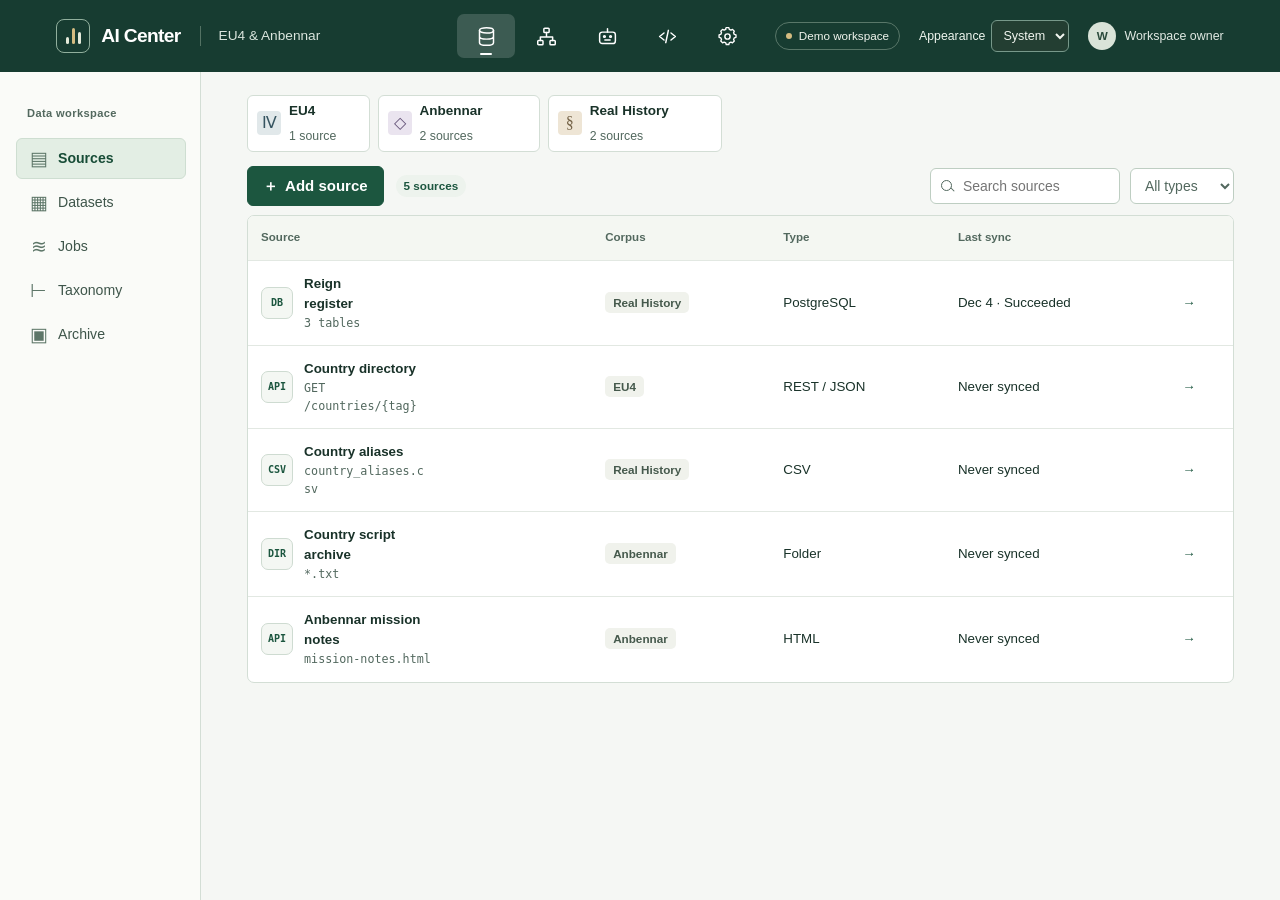
==== ai-center-frontend/index.html @ 911f0982 "style(workbench): remove duplicate page banners and tighten controls" ====
<!doctype html>
<html lang="en">
<head>
  <meta charset="utf-8">
  <meta name="viewport" content="width=device-width, initial-scale=1">
  <meta name="theme-color" content="#234d40">
  <title>AI Center · EU4 &amp; Anbennar</title>
  <script src="theme.js"></script>
  <link rel="stylesheet" href="styles.css">
  <link rel="stylesheet" href="data-menu/data-menu.css">
  <link rel="stylesheet" href="data-menu/dataset-import.css">
  <link rel="stylesheet" href="data-menu/data-preview.css">
  <link rel="stylesheet" href="data-menu/lineage.css">
  <link rel="stylesheet" href="data-menu/folders.css">
  <link rel="stylesheet" href="data-menu/folder-picker.css">
  <link rel="stylesheet" href="theme.css">
  <script src="data-menu/source-profile.js" defer></script>
  <script src="data-menu/source-editor.js" defer></script>
  <script src="data-menu/schedule.js" defer></script>
  <script src="data-menu/store.js" defer></script>
  <script src="data-menu/retrieval.js" defer></script>
  <script src="data-menu/sources.js" defer></script>
  <script src="data-menu/lineage.js" defer></script>
  <script src="data-menu/folder-picker.js" defer></script>
  <script src="data-menu/folders.js" defer></script>
  <script src="data-menu/dataset-batch.js" defer></script>
  <script src="data-menu/catalog.js" defer></script>
  <script src="data-menu/data-preview.js" defer></script>
  <script src="data-menu/dataset-import.js" defer></script>
  <script src="data-menu/datasets.js" defer></script>
  <script src="data-menu/operations.js" defer></script>
  <script src="app.js" defer></script>
</head>
<body>
<div id="ac-workbench" aria-label="AI Center demo workspace">

<header class="ac-top">
  <div class="ac-topgroup ac-identity"><strong class="ac-brand" aria-label="AI Center"><span class="ac-mark" aria-hidden="true"><span></span><span></span><span></span></span><span class="ac-brand-name">AI Center</span></strong><span class="ac-project">EU4 &amp; Anbennar</span></div>
  <nav class="ac-primary-nav" aria-label="Main areas">
    <button type="button" class="ac-nav" data-area="data" aria-label="Data" aria-current="true"><svg viewBox="0 0 24 24" aria-hidden="true"><ellipse cx="12" cy="5" rx="8" ry="3"/><path d="M4 5v14c0 1.7 3.6 3 8 3s8-1.3 8-3V5M4 12c0 1.7 3.6 3 8 3s8-1.3 8-3"/></svg><span class="ac-nav-label" aria-hidden="true">Data</span></button>
    <button type="button" class="ac-nav" data-area="semantic" aria-label="Semantic layer"><svg viewBox="0 0 24 24" aria-hidden="true"><rect x="9" y="2.5" width="6" height="5" rx="1"/><path d="M12 7.5v5m-7 4v-4h14v4"/><rect x="2" y="16.5" width="6" height="5" rx="1"/><rect x="16" y="16.5" width="6" height="5" rx="1"/></svg><span class="ac-nav-label" aria-hidden="true">Semantic layer</span></button>
    <button type="button" class="ac-nav" data-area="ai" aria-label="AI Center"><svg viewBox="0 0 24 24" aria-hidden="true"><rect x="3" y="7" width="18" height="13" rx="3"/><path d="M12 3v4M9 16h6"/><circle cx="8.5" cy="12" r="1"/><circle cx="15.5" cy="12" r="1"/></svg><span class="ac-nav-label" aria-hidden="true">AI Center</span></button>
    <button type="button" class="ac-nav" data-area="api" aria-label="External APIs"><svg viewBox="0 0 24 24" aria-hidden="true"><path d="m8 8-5 4 5 4m8-8 5 4-5 4m-3-11-3 14"/></svg><span class="ac-nav-label" aria-hidden="true">External APIs</span></button>
    <button type="button" class="ac-nav" data-area="settings" aria-label="Workspace settings"><svg viewBox="0 0 24 24" aria-hidden="true"><path d="m9.8 3 .6-1h3.2l.6 2.2 2 .9 2-.9 2.2 2.2-.9 2 .9 2 2.1.6v3.1l-2.1.6-.9 2 .9 2-2.2 2.2-2-.9-2 .9-.6 2.1h-3.2l-.6-2.1-2-.9-2 .9-2.2-2.2.9-2-.9-2-2.1-.6V11l2.1-.6.9-2-.9-2 2.2-2.2 2 .9 2-.9Z" transform="translate(1 0) scale(.92)"/><circle cx="12" cy="12" r="3"/></svg><span class="ac-nav-label" aria-hidden="true">Work<wbr>space settings</span></button>
  </nav>
  <div class="ac-topgroup ac-utilities"><span class="ac-sample">Demo workspace</span><label class="ac-theme-picker"><span>Appearance</span><select id="ac-theme" aria-label="Appearance"><option value="system">System</option><option value="light">Light</option><option value="dark">Dark</option></select></label><span class="ac-person"><span class="ac-avatar" aria-hidden="true">W</span>Workspace owner</span></div>
</header>
<div class="ac-shell">
  <nav class="ac-secondary-nav" aria-label="Data sections" id="ac-sections"><span class="dm-rail-title" aria-hidden="true">Data workspace</span></nav>
  <aside id="ac-folder-rail" class="dm-folder-rail" aria-label="Dataset catalog navigation" hidden></aside>
  <main aria-label="AI Center work area">
    <section class="ac-page" data-page="sources" aria-label="Sources">
      <h1 class="sr-only" data-view="catalog">Sources</h1>
      <div class="ac-blockhead ac-asset-heading" data-view="connection preview"><h1 id="ac-source-name">Source</h1><span id="ac-source-type" class="ac-tag"></span></div>
      <div class="corpus-grid" data-view="catalog" role="group" aria-label="Filter sources by corpus">
        <button type="button" data-corpus="EU4" aria-pressed="false"><span class="corpus-icon eu4" aria-hidden="true">Ⅳ</span><span><strong>EU4</strong><small data-corpus-count="EU4"></small></span></button>
        <button type="button" data-corpus="Anbennar" aria-pressed="false"><span class="corpus-icon anbennar" aria-hidden="true">◇</span><span><strong>Anbennar</strong><small data-corpus-count="Anbennar"></small></span></button>
        <button type="button" data-corpus="Real History" aria-pressed="false"><span class="corpus-icon history" aria-hidden="true">§</span><span><strong>Real History</strong><small data-corpus-count="Real History"></small></span></button>
      </div>
      <div class="catalog-panel" data-view="catalog">
        <div class="catalog-tools"><div class="ac-inline"><button class="ac-btn ac-primary" type="button" data-act="add"><span aria-hidden="true">＋</span> Add source</button><span id="ac-source-count" aria-live="polite"></span></div>
          <div class="catalog-filter"><label class="search-field"><span aria-hidden="true" class="search-icon"></span><input id="ac-search" type="search" aria-label="Search sources" placeholder="Search sources"></label><label class="ac-picker"><span class="sr-only">Source type</span><select id="ac-source-filter"><option value="all">All types</option><option value="database">Database</option><option value="url">API / URL</option><option value="file">File</option><option value="folder">Folder</option></select></label><button type="button" class="ac-link" id="ac-clear-filters" hidden>Clear filters</button></div></div>
        <div class="ac-sheet"><table class="ac-data ac-source-table"><thead><tr><th scope="col">Source</th><th scope="col">Corpus</th><th scope="col">Type</th><th scope="col">Last sync</th><th scope="col"><span class="sr-only">Open source</span></th></tr></thead><tbody id="ac-catalog"></tbody></table></div>
      </div>
      <div class="dm-tabs" data-view="connection preview" role="group" aria-label="Source views"><button type="button" data-source-view="catalog">All sources</button><button type="button" id="ac-tab-connection" data-source-view="connection">Connection</button><button type="button" id="ac-tab-preview" data-source-view="preview">Asset preview</button></div>
      <div class="ac-linebox" data-view="connection preview" aria-label="Selected source">
        <label class="ac-picker" id="ac-asset-picker" hidden>Asset <select id="ac-asset-select"></select></label>
        <div id="ac-source-details"></div>
      </div>
      <div id="ac-source-ops" data-view="connection"></div>
    </section>
    <section class="ac-page" data-page="lifecycle" aria-label="Data lifecycle" hidden><div id="ac-data-work"></div></section>
    <section class="ac-page" data-page="semantic" aria-labelledby="ac-title-semantic" hidden>
      <h1 class="sr-only" id="ac-title-semantic">Semantic layer</h1>
      <div class="ac-linebox" data-view="overview"><div class="ac-blockhead"><h2>Country reigns</h2><span class="ac-tag" id="ac-sem-version">Published · v2</span></div>
        <dl class="ac-kv"><dt>Source</dt><dd>Reign register / public.reigns</dd><dt>Row grain</dt><dd>One ruler's recorded reign in one country.</dd><dt>Relationships</dt><dd>Country 1 → many Reigns · Ruler 1 → many Reigns</dd></dl>
      </div>
      <div class="ac-stack" data-view="mappings"><div class="ac-blockhead"><h2>Country reigns fields</h2><label class="ac-picker">Entity <select id="ac-entity"><option>All entities</option><option>Country</option><option>Ruler</option><option>Reign</option></select></label></div><div class="ac-box ac-sheet"><table class="ac-data"><thead><tr><th>Source field</th><th>Semantic field</th><th>Type</th></tr></thead><tbody id="ac-mappings"></tbody></table></div></div>
      <div class="ac-linebox" data-view="validation"><h2>Test a semantic change</h2><p>Start dates are inclusive and end dates exclusive. An empty end date matches later dates only when the source explicitly marks the reign open. An unknown end requires further evidence.</p>
        <div class="ac-cols"><label class="ac-field">Alias for Ruler.name<input id="ac-alias" type="text" value="Sovereign" maxlength="32"></label><label class="ac-field">Query date for France<select id="ac-sem-date"><option value="1444-11-11">11 November 1444</option><option value="1461-07-22">22 July 1461 · transition</option><option value="1600-01-01">1 January 1600</option></select></label></div>
        <div class="ac-actions"><button type="button" class="ac-btn" data-act="test-semantic">Apply alias &amp; test</button></div><div class="ac-result" id="ac-sem-result" role="status">Preview uses the two sample reign records for France.</div>
      </div>
    </section>
    <section class="ac-page" data-page="assistant" aria-labelledby="ac-title-assistant" hidden>
      <h1 class="sr-only" id="ac-title-assistant">AI configuration</h1>
      <div class="ac-linebox" data-view="configuration"><div class="ac-blockhead"><h2>Historical rulers</h2><span class="ac-tag" id="ac-version">Draft v4 · live v3</span></div>
        <div class="ac-cols"><label class="ac-field">Model profile<select id="ac-model"><option>Research standard</option><option>Research compact</option></select></label><label class="ac-field">Authorized semantic model<select id="ac-authorized"><option>Country reigns v2</option><option>None assigned</option></select></label></div>
        <div class="ac-checks"><h3>Allowed tools</h3><label><input id="ac-lookup" type="checkbox" checked>Look up a dated reign</label><label><input id="ac-cite" type="checkbox" checked>Attach a source citation</label></div>
        <div class="ac-info">Answer policy · Ask for a date when one is missing. Cite the register record supporting the answer.</div>
      </div>
      <div class="ac-linebox" data-view="release"><h2>Historical rulers</h2><p>Who ruled France on 11 November 1444?</p><div class="ac-actions"><button class="ac-btn ac-primary" type="button" data-act="test">Run test</button><button class="ac-btn" type="button" data-act="release" id="ac-release" disabled>Release draft</button></div><div class="ac-result" id="ac-test-result" role="status">The current draft is ready to test.</div></div>
    </section>
    <section class="ac-page" data-page="runs" aria-labelledby="ac-title-runs" hidden>
      <h1 class="sr-only" id="ac-title-runs">Runs &amp; evaluations</h1>
      <div class="ac-linebox" data-view="performance" hidden><div id="ac-performance"></div></div>
      <div id="ac-run-view" class="ac-stack" data-view="runs">
        <section id="ac-run-list" class="ac-stack"><div class="ac-box ac-sheet"><table class="ac-data" aria-label="Run history">
          <thead><tr><th scope="col">Run</th><th scope="col">Question</th><th scope="col">Assistant version</th><th scope="col">Status</th></tr></thead>
          <tbody id="ac-run-rows"></tbody></table></div></section>
        <section id="ac-run-detail" class="ac-stack" hidden><div class="ac-blockhead">
          <h2 id="ac-run-heading" tabindex="-1">Execution trace</h2><button class="ac-btn" type="button" data-act="back-to-runs">Back to run history</button>
        </div><div id="ac-run-info" class="ac-linebox"></div></section>
      </div>
      <div id="ac-eval-view" class="ac-stack" data-view="evaluations" hidden><div class="ac-blockhead"><h2>Version comparison</h2><label class="ac-picker">Suite <select id="ac-suite"><option value="dated">Dated ruler queries</option><option value="missing">Missing dates</option></select></label></div><div class="ac-info" id="ac-eval-set"></div><div class="ac-box ac-sheet"><table class="ac-data"><thead><tr><th>Metric</th><th>v2</th><th>v3</th></tr></thead><tbody id="ac-eval-rows"></tbody></table></div><div class="ac-result" id="ac-eval-note"></div></div>
    </section>
    <section class="ac-page" data-page="api" aria-labelledby="ac-title-api" hidden>
      <h1 class="sr-only" id="ac-title-api">External APIs</h1>
      <div class="ac-linebox" id="ac-api-in" data-view="connectors"><div class="ac-blockhead"><h2>Country directory</h2><span class="ac-tag">Outbound · read only</span></div><dl class="ac-kv"><dt>Operation</dt><dd><code>GET /countries/{tag}</code></dd><dt>Host</dt><dd><code>directory.example.test</code></dd><dt>Auth binding</dt><dd>Project credential alias · directory-reader</dd><dt>Consumer</dt><dd>Country directory source</dd></dl></div>
      <div class="ac-linebox" data-view="connectors"><h2>Test with sample data</h2><div class="ac-actions"><label class="ac-picker">Country tag <select id="ac-api-tag"><option>FRA</option><option>ENG</option></select></label><button type="button" class="ac-btn" data-act="lookup-country">Run sample lookup</button></div><output class="sample-output" id="ac-api-response" aria-live="polite"></output></div>
      <div class="ac-linebox" id="ac-api-out" data-view="published" hidden><div class="ac-blockhead"><h2>Historical rulers</h2><span class="ac-tag">Inbound · project scoped</span></div><dl class="ac-kv"><dt>Operation</dt><dd><code>POST /v1/assistants/historical-rulers/runs</code></dd><dt>Required scope</dt><dd><code>assistant:invoke</code></dd><dt>Input</dt><dd>Question, project context</dd><dt>Response</dt><dd>Run ID, answer and citations</dd><dt>Published version</dt><dd id="ac-live-api">v3</dd></dl></div>
    </section>
    <section class="ac-page" data-page="settings" aria-labelledby="ac-title-settings" hidden>
      <h1 class="sr-only" id="ac-title-settings">Workspace settings</h1>
      <div class="ac-linebox" data-view="defaults"><h2>EU4 &amp; Anbennar</h2><dl class="ac-kv"><dt>Environment</dt><dd>Local demo</dd><dt>Current role</dt><dd>Workspace owner</dd><dt>Default access</dt><dd>Explicit grants only</dd></dl><div><label class="ac-picker">Default corpus for new sources <select id="ac-default-corpus"><option>Real History</option><option>EU4</option><option>Anbennar</option></select></label></div><p id="ac-default-feedback" class="ac-muted" role="status"></p></div>
      <div class="ac-stack" data-view="roles"><div class="ac-blockhead"><h2>Role assignments</h2><label class="ac-picker">Scope <select id="ac-scope"><option>All scopes</option><option>Project</option><option>Dataset</option><option>Assistant</option></select></label></div><div class="ac-box ac-sheet"><table class="ac-data"><thead><tr><th>Principal</th><th>Resource scope</th><th>Effective access</th></tr></thead><tbody id="ac-roles"></tbody></table></div></div>
      <div class="ac-linebox" data-view="roles"><h2>Edit a grant</h2><div class="ac-cols"><label class="ac-field">Principal &amp; resource<select id="ac-principal"></select></label><label class="ac-field">Permission<select id="ac-permission"></select></label></div>
        <div class="ac-result" id="ac-effective" role="status"></div><div><button type="button" class="ac-btn" data-act="apply-grant">Apply grant in preview</button></div>
      </div>
    </section>
  </main>
</div>
</div>
</body></html>
---- ai-center-frontend/styles.css ----
:root {
  color-scheme: light;
  --ink: #193229;
  --muted: #52685e;
  --paper: #fff;
  --canvas: #f5f7f4;
  --soft: #edf3ed;
  --line: #d3ded5;
  --forest: #1c563f;
  --deep: #173c31;
  --focus: #248466;
  --gold: #d4bc81;
  font-family: Inter, "Segoe UI Variable", "Segoe UI", Arial, sans-serif;
  font-size: 15px;
  line-height: 1.5;
  color: var(--ink);
  background: var(--canvas);
}
*, *::before, *::after { box-sizing: border-box; }
body { margin: 0; min-width: 280px; }
[hidden] { display: none !important; }
button, input, select, textarea { font: inherit; color: inherit; }
button, select, summary { cursor: pointer; }
button { touch-action: manipulation; }
button:disabled { cursor: default; opacity: .48; }
:focus-visible { outline: 3px solid var(--focus); outline-offset: 3px; }
h1,h2,h3,p,dl,dd,ol { margin: 0; }
h1 { font-size: clamp(1.15rem,1.8vw,1.45rem); letter-spacing: -.03em; line-height: 1.3; font-weight: 650; }
h2 { font-size: 1.17rem; letter-spacing: -.027em; line-height: 1.3; font-weight: 650; }
h3 { font-size: 1rem; font-weight: 650; }
code,.ac-mono { font: .93em/1.5 "Cascadia Mono",Consolas,monospace; overflow-wrap: anywhere; }
.sr-only { position: absolute; width: 1px; height: 1px; margin: -1px; padding: 0; overflow: hidden; clip-path: inset(50%); white-space: nowrap; border: 0; }
#ac-workbench { --gutter: max(clamp(16px,4.4vw,72px),calc((100vw - 1320px)/2)); min-height: 100vh; }
.ac-top,.ac-topgroup,.ac-brand,.ac-person,.ac-inline,.ac-actions,.ac-blockhead,.ac-picker,.catalog-tools,.catalog-filter { display: flex; align-items: center; }
.ac-top {
  --nav-width: 300px;
  position: relative; z-index: 4; display: grid; grid-template-columns: minmax(max-content,1fr) minmax(232px,var(--nav-width)) minmax(max-content,1fr);
  min-height: 72px; gap: 18px; padding: 10px var(--gutter); background: var(--deep); color: #fff;
}
.ac-topgroup { gap: 19px; }
.ac-brand { gap: 11px; font-size: 1.28rem; font-weight: 650; letter-spacing: -.035em; white-space: nowrap; }
.ac-mark { display: inline-flex; align-items: end; justify-content: center; gap: 3px; width: 34px; height: 34px; padding: 8px; border: 1px solid #91af9d; border-radius: 8px; }
.ac-mark span { width: 3px; border-radius: 2px; background: #e4eada; }
.ac-mark span:nth-child(1) { height: 7px; }
.ac-mark span:nth-child(2) { height: 16px; background: var(--gold); }
.ac-mark span:nth-child(3) { height: 12px; }
.ac-project { padding-left: 18px; border-left: 1px solid #537263; color: #dce7df; font-size: .91rem; }
.ac-person { gap: 8px; font-size: .83rem; color: #e1e9e3; }
.ac-avatar { display: grid; place-items: center; width: 28px; height: 28px; border-radius: 50%; background: #d9e3d8; color: #2b4b3c; font-weight: 700; font-size: .78rem; }
.ac-sample { display: inline-flex; gap: 7px; align-items: center; border: 1px solid #597769; border-radius: 20px; color: #f1f5ee; font-size: .78rem; padding: 4px 10px; white-space: nowrap; }
.ac-sample::before { content: ""; width: 6px; height: 6px; border-radius: 50%; background: var(--gold); }
.ac-primary-nav { display: grid; grid-template-columns: repeat(5,minmax(0,1fr)); align-items: center; gap: 2px; }
.ac-utilities { justify-self: end; }
.ac-nav {
  --nav-slot: 44px;
  --nav-offset: 0px;
  position: relative; display: grid; place-items: center; overflow: hidden; container: area-slot / inline-size;
  min-width: var(--nav-slot); height: var(--nav-slot); grid-template-columns: minmax(0,1fr);
  padding: 0 1px; border: 0; border-radius: 7px;
  background: transparent; color: #fff;
}
.ac-nav svg,.ac-nav-label {
  grid-area: 1 / 1; pointer-events: none; transition: transform 200ms ease-in-out;
}
.ac-nav svg {
  width: 21px; height: 21px; fill: none; stroke: currentColor; stroke-width: 1.7; stroke-linecap: round; stroke-linejoin: round;
  transform: translateY(var(--nav-offset));
}
.ac-nav[aria-current="true"] { background: rgb(255 255 255 / 16%); }
.ac-nav[aria-current="true"]::after {
  content: ""; position: absolute; bottom: 3px; width: 12px; height: 2px; border-radius: 2px; background: currentColor;
}
.ac-nav:focus-visible { outline: 2px solid #fff; outline-offset: 2px; }
.ac-nav-label {
  width: 100%; text-align: center; text-wrap: balance; font-size: .82rem; font-weight: 550; line-height: 1.13;
  transform: translateY(calc(var(--nav-slot) + var(--nav-offset)));
}
@container area-slot (max-width: 61px) {
  .ac-nav-label { font-size: .76rem; letter-spacing: -.012em; }
}
@container area-slot (max-width: 57px) {
  .ac-nav-label { font-family: "Arial Narrow", "Avenir Next Condensed", "Liberation Sans Narrow", "Segoe UI", sans-serif; }
}
.ac-nav:not([data-dismissed]):is(:focus-visible,[data-touch-label]) { --nav-offset: calc(0px - var(--nav-slot)); }
@media (hover:hover) {
  .ac-nav:hover { background: rgb(255 255 255 / 12%); }
  .ac-nav:not([data-dismissed]):hover { --nav-offset: calc(0px - var(--nav-slot)); }
}
@media (prefers-reduced-motion: reduce) {
  .ac-nav svg,.ac-nav-label { transition: none; }
}
.ac-secondary-nav { display: flex; flex-wrap: wrap; padding: 8px var(--gutter); gap: 5px; background: #edf2ed; border-bottom: 1px solid var(--line); }
.ac-subnav:hover { color: var(--forest); }
.ac-subnav { border: 1px solid transparent; border-radius: 6px; background: transparent; padding: 5px 12px; color: var(--muted); font-size: .88rem; }
.ac-subnav[aria-current="page"] { border-color: #cbd9cc; background: #fff; color: var(--forest); font-weight: 650; box-shadow: 0 1px 2px #173c3109; }
main { margin: 0 auto; padding: clamp(14px,1.8vw,24px) var(--gutter) 48px; min-width: 0; }
.ac-page { display: grid; align-content: start; gap: 16px; }
.ac-blockhead,.catalog-tools { justify-content: space-between; flex-wrap: wrap; gap: 10px; }
.ac-asset-heading { justify-content: flex-start; }
.ac-stack,.ac-linebox { display: grid; align-content: start; gap: 12px; min-width: 0; }
.ac-page:not([data-page="sources"]) > [data-view]:not([hidden]) ~ .ac-linebox[data-view]:not([hidden]) {
  border-top: 1px solid var(--line); padding-top: 16px;
}
#ac-default-feedback:empty { display: none; }
.ac-inline,.ac-actions,.ac-picker,.catalog-filter { flex-wrap: wrap; gap: 10px; }
.ac-inline { gap: 12px; }
.ac-picker { font-size: .88rem; color: var(--muted); }
.ac-box,.catalog-panel .ac-sheet { border: 1px solid var(--line); background: var(--paper); border-radius: 7px; min-width: 0; }
.catalog-panel { display: grid; gap: 9px; min-width: 0; }
.ac-btn,.ac-link { display: inline-flex; justify-content: center; align-items: center; gap: 7px; font-weight: 600; }
.ac-btn { padding: 8px 15px; border: 1px solid #c4d1c6; background: var(--paper); border-radius: 6px; }
.ac-btn:hover:enabled { background: var(--soft); }
.ac-primary { background: var(--forest); border-color: var(--forest); color: #fff; }
.ac-primary:hover:enabled { background: #15462f; }
.ac-link { border: 0; padding: 4px 1px; background: transparent; text-align: left; color: var(--forest); }
.ac-link:hover { text-decoration: underline; text-underline-offset: 3px; }
.corpus-grid { display: flex; flex-wrap: wrap; gap: 8px; }
.corpus-grid button { display: flex; align-items: center; gap: 8px; padding: 5px 9px; min-width: 0; border: 1px solid var(--line); border-radius: 6px; background: var(--paper); text-align: left; }
.corpus-grid button > span:last-child { display: flex; flex-wrap: wrap; align-items: baseline; gap: 6px; }
.corpus-grid button:hover { border-color: #99b3a2; }
.corpus-grid button[aria-pressed="true"] { border-color: var(--forest); background: #ebf3ec; box-shadow: inset 0 0 0 1px var(--forest); }
.corpus-grid button strong,.corpus-grid button small { display: block; }
.corpus-grid button strong { font-size: .9rem; font-weight: 630; }
.corpus-grid button small { color: var(--muted); font-size: .82rem; }
.corpus-icon { display: grid; place-items: center; flex: 0 0 24px; height: 24px; border-radius: 4px; font: 16px/1 Georgia,serif; }
.eu4 { background: #e1e8ea; color: #365460; }
.anbennar { background: #eae4ef; color: #635277; }
.history { background: #eee5d5; color: #736145; }
.catalog-tools { padding: 0; }
#ac-source-count,.ac-tag,.corpus-chip { font-size: .78rem; line-height: 1.4; font-weight: 550; }
#ac-source-count,.ac-tag { border-radius: 20px; background: var(--soft); color: var(--forest); padding: 3px 8px; }
.corpus-chip { background: #f0f2ec; color: #45594c; border-radius: 5px; padding: 4px 8px; }
select,input[type=text],input[type=search],input[type=url],input[type=number],.se-field input:not([type]),.se-field input[type=password],textarea { max-width: 100%; min-width: 0; border: 1px solid #becec2; background: var(--paper); border-radius: 6px; padding: 7px 10px; font-size: .93rem; }
select { min-height: 36px; }
.search-field { position: relative; display: flex; align-items: center; }
.search-field input { width: 190px; padding-left: 32px; }
.search-icon { position: absolute; left: 11px; width: 11px; height: 11px; border: 1.5px solid var(--muted); border-radius: 50%; pointer-events: none; }
.search-icon::after { content: ""; position: absolute; top: 8px; left: 8px; width: 5px; border-top: 1.5px solid var(--muted); transform: rotate(45deg); }
.ac-sheet { min-width: 0; max-width: 100%; overflow-x: auto; }
.ac-data { width: 100%; border-collapse: collapse; text-align: left; font-size: .94rem; }
.ac-data th,.ac-data td { padding: 13px 19px; border-bottom: 1px solid #e2e8e2; vertical-align: middle; overflow-wrap: anywhere; }
.ac-data th { background: #f4f7f2; color: var(--muted); font-size: .77rem; font-weight: 650; }
.ac-data tbody tr:last-child td { border-bottom: 0; }
.ac-source-table tr[data-active]:hover td { background: #f5f9f4; }
.ac-source-table tr[data-active] { cursor: pointer; }
.source-cell { display: flex; align-items: center; gap: 11px; min-width: 0; }
.source-icon { display: inline-grid; align-items: center; justify-content: center; flex: 0 0 32px; height: 32px; border: 1px solid #cedbd1; border-radius: 7px; background: #f4f7f3; color: var(--forest); font: 600 .67rem/1 Consolas,monospace; }
.source-name,.source-id { display: block; }
.source-id { color: var(--muted); font: .78rem/1.55 Consolas,monospace; overflow-wrap: anywhere; }
.ac-rowname { border: 0; background: transparent; padding: 0; font-weight: 620; color: var(--ink); text-align: left; }
.ac-rowname:hover { text-decoration: underline; text-underline-offset: 3px; }
.ac-enter { color: var(--forest); white-space: nowrap; }
.ac-empty { padding: 28px 16px; text-align: center; color: var(--muted); }
.ac-info,.ac-result,.se-notice { border-radius: 6px; padding: 12px 14px; }
.ac-info,.se-notice { background: var(--soft); }
.ac-result { border-left: 3px solid #66977b; background: #f1f6f1; }
.ac-kv { display: grid; grid-template-columns: minmax(100px,max-content) minmax(0,1fr); gap: 12px 24px; align-items: baseline; }
.ac-kv dt,.ac-muted { color: var(--muted); }
.ac-kv dd { min-width: 0; overflow-wrap: anywhere; }
.ac-cols,.se-grid { display: grid; grid-template-columns: repeat(2,minmax(0,1fr)); gap: 15px 20px; }
.ac-field,.se-field { display: grid; gap: 6px; font-size: .89rem; font-weight: 550; }
.ac-field input,.ac-field select,.se-field input,.se-field select { width: 100%; }
.ac-checks { display: grid; gap: 6px; }
.ac-checks label,.se-asset { display: flex; gap: 7px; align-items: center; }
input[type=checkbox],input[type=radio] { accent-color: var(--forest); }
.ac-trace { padding-left: 22px; }
.ac-trace li { padding: 5px 0; }
.sample-output:not(:empty) { display: block; padding: 12px 15px; border-radius: 6px; background: var(--soft); font-family: Consolas,monospace; white-space: pre-wrap; overflow-wrap: anywhere; }
.ac-source-dialog { width: min(660px,calc(100% - 24px)); max-height: 90vh; max-height: 90dvh; overflow-y: auto; padding: 0; border: 1px solid var(--line); border-radius: 12px; color: var(--ink); background: var(--paper); box-shadow: 0 18px 80px #0e292c2a; }
.ac-source-dialog::backdrop { background: #10231dcc; }
.se-header,.se-footer { display: flex; align-items: center; justify-content: space-between; gap: 10px; padding: 16px 22px; }
.se-header { border-bottom: 1px solid var(--line); }
.se-close { font-size: 1.05rem; border: 0; background: transparent; color: var(--muted); padding: 5px 8px; }
.se-steps { display: flex; flex-wrap: wrap; list-style: none; gap: 8px 15px; padding: 12px 22px; background: var(--soft); }
.se-steps li { color: var(--muted); font-size: .85rem; }
.se-steps li[aria-current="step"] { color: var(--forest); font-weight: 700; }
.se-body { display: grid; gap: 15px; padding: 20px 22px; }
.se-config,.se-discovery { display: grid; gap: 18px; min-width: 0; }
.se-body fieldset { min-inline-size: 0; margin: 0; padding: 0; border: 0; }
.se-body legend { padding: 0 0 7px; font-size: .9rem; font-weight: 620; }
.se-type strong,.se-type small { display: block; }
.se-type small,.se-summary,.se-asset small { font-size: .8rem; color: var(--muted); }
.se-asset small { margin-left: auto; white-space: nowrap; }
.se-asset span { min-width: 0; overflow-wrap: anywhere; }
.se-folder { display: grid; gap: 12px; }
.se-ext { display: flex; flex-wrap: wrap; gap: 6px 14px; }
.se-ext label { display: inline-flex; align-items: center; gap: 4px; }
.se-error { color: #9b3326; }
.se-types { display: flex; flex-wrap: wrap; gap: 6px; }
.se-type { display: flex; gap: 4px; align-items: center; border: 1px solid var(--line); border-radius: 6px; padding: 6px 9px; cursor: pointer; }
.se-type:has(input:checked) { border-color: var(--forest); background: var(--soft); }
.se-assets,.se-preview { display: grid; gap: 8px; min-width: 0; }
.se-asset { background: var(--canvas); padding: 8px 10px; border-radius: 5px; }
.se-footer { border-top: 1px solid var(--line); }
.se-footer button { margin-left: 3px; }
@media(min-width: 721px) and (max-width: 1160px) {
  .ac-top { padding-inline: 12px; gap: 8px; }
  .ac-topgroup { gap: 8px; }
  .ac-theme-picker > span { display: none; }
}
@media(min-width: 721px) and (max-width: 940px) {
  .ac-identity { display: grid; gap: 0; justify-items: start; }
  .ac-identity .ac-project { padding-left: 36px; border: 0; font-size: .78rem; }
  .ac-identity .ac-brand { gap: 8px; font-size: 1.12rem; }
  .ac-identity .ac-mark { width: 28px; height: 28px; padding: 6px; }
}
@media(max-width: 800px) {
  .ac-person { display: none; }
  .catalog-filter { gap: 6px; }
  .ac-data td,.ac-data th { padding: 11px 12px; }
}
@media(max-width: 720px) {
  .ac-top {
    grid-template-columns: minmax(0,1fr) auto; grid-template-areas: "brand tools" "nav nav";
    min-height: 0; gap: 2px 8px; padding: 6px clamp(8px,2vw,15px) 3px;
  }
  .ac-identity { grid-area: brand; }
  .ac-utilities { grid-area: tools; }
  .ac-primary-nav { grid-area: nav; justify-self: center; width: min(100%,var(--nav-width)); }
}
@media(max-width: 620px) {
  .ac-brand { font-size: 1.1rem; }
  .ac-topgroup { gap: 8px; }
  .ac-theme-picker > span { display: none; }
  .ac-secondary-nav { padding: 6px 10px; gap: 0; }
  .ac-subnav { padding: 5px 7px; font-size: .81rem; }
  .ac-page { gap: 16px; }
  .corpus-grid { gap: 6px; }
  .corpus-grid button { padding: 10px 7px; gap: 6px; }
  .corpus-icon { display: none; }
  .corpus-grid button strong { font-size: .88rem; }
  .ac-source-table th:last-child,.ac-source-table td:last-child:not([colspan]) { display: none; }
  .ac-source-table td,.ac-source-table th { padding: 10px 6px; }
  .ac-source-table { font-size: .82rem; }
  .source-icon { display: none; }
  .source-id { font-size: .7rem; }
  .corpus-chip { padding: 0; background: none; }
  .catalog-filter { width: 100%; }
  .search-field { flex: 1; min-width: 0; }
  .search-field input { width: 100%; }
  .ac-cols,.se-grid { grid-template-columns: minmax(0,1fr); }
  .ac-kv { grid-template-columns: minmax(70px,auto) minmax(0,1fr); gap: 7px 11px; }
  .ac-sample { font-size: .7rem; padding: 3px 6px; }
  .se-header,.se-body,.se-footer,.se-steps { padding-inline: 14px; }
}
@media(max-width: 480px) {
  .ac-identity { display: grid; gap: 0; justify-items: start; }
  .ac-identity .ac-mark { display: none; }
  .ac-project { padding: 0; border: 0; font-size: .78rem; }
}
@media(max-width: 390px) {
  .ac-source-table th:nth-child(4),.ac-source-table td:nth-child(4) { display: none; }
}
@media(pointer:coarse) {
  .ac-nav,.ac-subnav,.ac-btn,.ac-link,select,input[type=text],input[type=search],.se-type,.se-close { min-height: 44px; }
  .se-field input { min-height: 44px; }
}
---- ai-center-frontend/data-menu/data-menu.css ----
.dm-rail-title { display: none; }
.dm-layout {
  --rail-width: 185px;
  --rail-pad: max(16px, calc((100vw - 1460px) / 2));
  display: grid;
  grid-template-columns: calc(var(--rail-width) + var(--rail-pad)) minmax(0,1fr);
  grid-template-rows: 1fr;
  min-height: calc(100vh - 72px);
}
.dm-layout .ac-secondary-nav {
  grid-column: 1; grid-row: 1; flex-direction: column; justify-content: flex-start;
  padding: 30px 14px 30px var(--rail-pad); gap: 3px;
  border: 0; border-right: 1px solid var(--line); background: #fafbf8;
}
.dm-layout .dm-rail-title {
  display: block; padding: 3px 11px 13px; color: var(--muted);
  font-size: .74rem; font-weight: 650; letter-spacing: .035em;
}
.dm-layout .ac-subnav {
  display: flex; align-items: center; gap: 10px; width: 100%; padding: 9px 12px;
  border: 1px solid transparent; text-align: left; color: #3e554a; font-size: .94rem;
}
.dm-layout .ac-subnav::before {
  display: grid; place-items: center; width: 19px; height: 20px;
  font: 19px/1 'Segoe UI Symbol', sans-serif; color: #5d7668;
}
.dm-layout [data-section=catalog]::before { content: '▤'; }
.dm-layout [data-section=datasets]::before { content: '▦'; }
.dm-layout [data-section=jobs]::before { content: '≋'; }
.dm-layout [data-section=taxonomy]::before { content: '⊢'; }
.dm-layout [data-section=archive]::before { content: '▣'; }
.dm-layout .ac-subnav:hover { background: #f0f4ed; }
.dm-layout .ac-subnav[aria-current=page] { background: #e3eee4; border-color: #cedeD1; color: #174c36; box-shadow: none; }
.dm-layout main { grid-column: 2; grid-row: 1; width: 100%; max-width: 1340px; padding: clamp(14px,1.8vw,24px) clamp(22px,3.6vw,64px) 48px; }
.dm-head,.dm-toolbar,.dm-actions,.dm-tabs { display: flex; align-items: center; gap: 10px; flex-wrap: wrap; }
.dm-head { justify-content: space-between; }
.dm-head > .dm-toolbar { gap: 12px; }
.dm-layout .ac-page { gap: 14px; }
.dm-datasets,.dm-operations,.dm-source-sections,#ac-data-work { display: grid; align-content: start; gap: 18px; min-width: 0; }
.dm-layout .ac-page,.dm-datasets,.dm-operations,.dm-source-sections,#ac-data-work,.dm-panel {
  grid-template-columns: minmax(0,1fr);
}
.dm-datasets > *,.dm-operations > *,.dm-panel > * { min-width: 0; }
.dm-panel {
  display: grid; align-content: start; gap: 15px; padding: clamp(16px,1.8vw,25px);
  min-width: 0; border: 1px solid var(--line); border-radius: 10px; background: #fff;
}
.dm-panel form,.dm-panel details[open] form { display: grid; align-content: start; gap: 14px; }
.dm-panel details[open] form,.dm-source-editor[open] form { margin-top: 14px; }
.dm-panel summary,.dm-table summary { cursor: pointer; color: var(--forest); font-weight: 570; }
.dm-panel > button,.dm-panel > .dm-btn { justify-self: start; }
.dm-list-actions { display: flex; justify-content: space-between; align-items: end; gap: 8px; flex-wrap: wrap; }
.dm-list-actions > .dm-tabs { flex: 1 1 auto; }
:is(.dm-operations[data-ops-view="jobs"],.dm-operations[data-ops-view="archive"],.dm-source-sections) > .dm-panel {
  border: 0; border-radius: 0; padding: 0; background: transparent;
}
.dm-source-sections > .dm-panel + .dm-panel { border-top: 1px solid var(--line); padding-top: 12px; }
.dm-operations[data-ops-view="archive"] details[open] p { margin-top: 5px; }
.dm-schedule-view { display: grid; grid-template-columns: minmax(0,1fr); gap: 16px; }
.dm-schedule-view input[type=time] { border: 1px solid #bdcec1; border-radius: 6px; padding: 6px 10px; background: white; }
.dm-schedule-view output { font-size: .9rem; color: var(--forest); }
.dm-grid { display: grid; grid-template-columns: repeat(auto-fit,minmax(min(100%,205px),1fr)); gap: 14px 18px; align-items: end; }
.dm-field { display: grid; gap: 5px; font-size: .84rem; font-weight: 600; color: #42594b; min-width: 0; }
.dm-field input,.dm-field select { width: 100%; min-height: 36px; font-weight: 400; }
.dm-field input[type=checkbox] { width: auto; min-height: auto; }
.dm-check { display: inline-flex; align-items: center; gap: 6px; }
.dm-toolbar { align-items: end; }
.dm-toolbar .dm-field { flex: 1 1 125px; max-width: 230px; }
.dm-btn,.dm-tabs button {
  border: 1px solid #bdcec1; border-radius: 6px; background: white;
  padding: 7px 12px; min-height: 35px; color: #284d38; font-size: .89rem; font-weight: 570;
}
.dm-btn:hover,.dm-tabs button:hover { background: var(--soft); }
.dm-primary { color: white; background: var(--forest); border-color: var(--forest); }
.dm-primary:hover { background: var(--deep); }
.dm-tabs { gap: 3px; border-bottom: 1px solid var(--line); }
.dm-tabs button { color: var(--muted); background: transparent; border: 0; border-bottom: 2px solid transparent; border-radius: 0; padding: 8px 13px; }
.dm-tabs button[aria-current=page],.dm-tabs button[aria-pressed=true] { color: var(--forest); border-color: var(--forest); }
.dm-table-wrap {
  max-width: 100%; min-width: 0; overflow: auto; background: #fff;
  border: 1px solid var(--line); border-radius: 7px;
}
.dm-table { width: 100%; border-collapse: collapse; text-align: left; font-size: .9rem; }
.dm-table th,.dm-table td { padding: 10px 14px; border-bottom: 1px solid #e1e8e1; overflow-wrap: anywhere; vertical-align: middle; }
.dm-table th { background: #f3f6f0; font-size: .78rem; font-weight: 650; color: var(--muted); }
.dm-table tbody tr:last-child td { border-bottom: 0; }
.dm-table tbody tr:hover { background: #f8faf6; }
.dm-table td .dm-btn,.dm-link {
  min-height: auto; border: 0; background: transparent; padding: 2px 0; text-align: left; color: var(--forest); font-weight: 600;
}
.dm-link:hover,.dm-table td .dm-btn:hover { background: transparent; text-decoration: underline; text-underline-offset: 3px; }
.dm-badge {
  display: inline-block; padding: 3px 8px; color: #355a44; background: var(--soft);
  border-radius: 5px; font-weight: 580; font-size: .78rem; white-space: nowrap;
}
.dm-badge[data-status=failed] { background: #f9e8e3; color: #873b2e; }
.dm-badge[data-status=manual],.dm-badge[data-status="not built"] { background: #eef0eb; color: #526257; }
.dm-badge[data-status="rebuild required"] { background: #fbefd5; color: #7c5717; }
.dm-muted { color: var(--muted); font-size: .9rem; }
.dm-notice,.dm-source-feedback:not(:empty) {
  display: block; padding: 10px 13px; border-left: 3px solid #7e9d83; border-radius: 4px;
  background: #edf4ec; color: var(--ink);
}
.dm-notice .dm-actions { margin-top: 10px; }
.dm-notice[role=alert] { background: #fff1e6; border-color: #b47d46; }
.dm-source-feedback:empty { display: none; }
.dm-catalog-browser { min-width: 0; }
.dm-folder-rail {
  min-width: 0; grid-column: 2; grid-row: 1; padding: 26px 10px;
  border-inline-end: 1px solid var(--line); background: var(--paper);
}
.dm-layout:has(> .dm-folder-rail:not([hidden])) {
  grid-template-columns: calc(var(--rail-width) + var(--rail-pad)) clamp(180px,17vw,240px) minmax(0,1fr);
}
.dm-layout:has(> .dm-folder-rail:not([hidden])) main {
  --catalog-gutter: clamp(16px,2vw,32px);
  grid-column: 3; max-width: none; padding: 0 var(--catalog-gutter) 48px;
}
.dm-folder-rail .dm-folders { background: transparent; border: none; border-radius: 0; padding: 0; }
.dm-folder-rail .dm-ft-head { min-height: 32px; padding: 0 3px 8px; margin-bottom: 5px; gap: 5px; }
.dm-folder-rail .dm-folders > .dm-ft-link { display: block; margin: 9px 0 0 6px; }
.dm-catalog-tools { display: inline-flex; align-items: center; gap: 3px; }
.dm-icon-action,.dm-back-icon,.dm-catalog-crumb .dm-back-icon {
  display: inline-grid; place-items: center; flex: 0 0 auto; width: 32px; height: 32px;
  min-height: 32px; padding: 0; border: 1px solid transparent; border-radius: 5px;
  color: var(--ink); background: transparent; line-height: 1;
}
.dm-icon-action:hover,.dm-back-icon:hover,.dm-catalog-crumb .dm-back-icon:hover {
  color: var(--ink); background: var(--soft); border-color: var(--line);
}
.dm-icon-action svg,.dm-back-icon svg { width: 18px; height: 18px; }
.dm-folder-rail .dm-ft-nav { max-height: min(65vh,660px); overflow-y: auto; }
.dm-catalog-contents {
  display: grid; grid-template-columns: minmax(0,1fr); min-width: 0; gap: 18px;
}
.dm-filter-panel {
  min-width: 0; margin-inline: calc(0px - var(--catalog-gutter,0px));
  padding: 12px var(--catalog-gutter,16px) 16px;
  border-bottom: 1px solid var(--line); background: var(--surface-raised);
}
.dm-filter-heading { display: flex; align-items: center; justify-content: space-between; min-height: 24px; margin-bottom: 7px; }
.dm-filter-heading h2 { margin: 0; font-size: .96rem; }
.dm-filter-heading button { min-height: 24px; padding-block: 1px; }
.dm-catalog-results { min-width: 0; }
.dm-catalog-filters,.dm-catalog-batch,.dm-catalog-pages,.dm-catalog-crumb {
  display: flex; align-items: center; flex-wrap: wrap; gap: 8px 12px;
}
.dm-catalog-count,.dm-catalog-path,.dm-catalog-pages { color: var(--muted); font-size: .82rem; }
.dm-catalog-count { display: block; padding-bottom: 8px; font-weight: 600; }
.dm-catalog-crumb { gap: 4px 7px; min-width: 0; margin-bottom: 8px; overflow-wrap: anywhere; font-weight: 600; }
.dm-catalog-filters { align-items: end; }
.dm-catalog-batch { padding: 12px 16px; align-items: center; }
.dm-catalog-filters label { flex: 1 1 140px; }
.dm-catalog-batch { background: var(--soft); }
.dm-catalog-batch strong { align-self: center; }
.dm-catalog-list,.dm-catalog-identity,.dm-catalog-path { min-width: 0; }
.dm-catalog-path { display: block; overflow-wrap: anywhere; line-height: 1.4; }
.dm-catalog-results .dm-catalog-list .dm-table-wrap { border: 0; border-radius: 0; background: transparent; }
.dm-catalog-list .dm-table { min-width: 530px; }
.dm-catalog-list .dm-table th,.dm-catalog-list .dm-table td { padding: 9px 7px; }
.dm-catalog-list .dm-table th:first-child,.dm-catalog-list .dm-table td:first-child { width: 28px; text-align: center; }
.dm-catalog-list input[type=checkbox] { cursor: pointer; }
.dm-catalog-empty { padding: 16px; color: var(--muted); }
.dm-bulk-dialog {
  width: min(460px,calc(100% - 24px)); max-height: calc(100dvh - 24px); overflow: auto;
  padding: 18px; margin: auto; color: var(--ink); background: var(--paper);
  border: 1px solid var(--control-border); border-radius: 9px;
}
.dm-bulk-dialog::backdrop { background: rgb(0 0 0 / 55%); }
.dm-bulk-dialog > * + * { margin-top: 12px; }
.dm-bulk-dialog details > ul { max-height: 28vh; overflow-y: auto; padding-inline-start: 22px; overflow-wrap: anywhere; }
.dm-bulk-dialog summary { cursor: pointer; }
.dm-bulk-dialog .dm-actions { justify-content: flex-end; }
.dm-batch-results { padding-inline-start: 24px; max-height: min(48vh,26rem); overflow-y: auto; overflow-wrap: anywhere; }
.dm-batch-results li { padding: 6px 4px; }
.dm-batch-results li + li { border-top: 1px solid var(--line); }
.dm-catalog-pages { justify-content: flex-end; padding: 9px 14px; border-top: 1px solid var(--line); }
@media (max-width: 970px) { .dm-folder-rail { padding-inline: 7px; } }
.dm-kv { display: grid; grid-template-columns: minmax(82px,max-content) minmax(0,1fr); gap: 8px 20px; }
.dm-kv dt { color: var(--muted); }
.dm-kv dd { overflow-wrap: anywhere; }
.dm-tax-domain + .dm-tax-domain { padding-top: 15px; border-top: 1px solid var(--line); }
.dm-subjects,.dm-source-list { margin: 0; padding-left: 20px; }
.dm-subjects li,.dm-source-list li { padding: 4px 0; }
.dm-subjects .dm-link { margin-left: 8px; }
.dm-job-detail { display: grid; gap: 12px; }
.dm-layout .ac-source-table { font-size: .89rem; }
.dm-layout .ac-source-table th,.dm-layout .ac-source-table td { padding-inline: 13px; }
@media (max-width: 940px) {
  .dm-layout { --rail-width: 142px; }
  .dm-layout .ac-secondary-nav { padding-inline: 8px; }
  .dm-layout main { padding-inline: 18px; }
}
@media (max-width: 720px) {
  .dm-layout { display: block; }
  .dm-layout .ac-secondary-nav {
    flex-direction: row; flex-wrap: wrap; border-right: 0; border-bottom: 1px solid var(--line);
    padding: 5px 9px; gap: 2px;
  }
  .dm-layout .dm-rail-title,.dm-layout .ac-subnav::before { display: none; }
  .dm-layout .ac-subnav { width: auto; padding: 5px 8px; font-size: .84rem; }
  .dm-layout main { padding: 14px 12px 40px; }
  .dm-folder-rail { padding: 8px 12px; border-inline-end: 0; border-bottom: 1px solid var(--line); }
  .dm-folder-rail .dm-ft-head { margin-bottom: 0; padding-bottom: 2px; }
  .dm-folder-rail .dm-ft-nav { max-height: 210px; overflow-y: auto; }
  .dm-layout:has(> .dm-folder-rail:not([hidden])) main { --catalog-gutter: 10px; padding-bottom: 40px; }
  .dm-layout .ac-source-table th,.dm-layout .ac-source-table td { padding-inline: 7px; }
  .dm-table { min-width: 540px; }
  .dm-panel { padding: 13px; }
  .dm-tabs { gap: 0; }
  .dm-tabs button { padding-inline: 9px; }
}
@media (pointer:coarse) {
  .dm-icon-action,.dm-back-icon,.dm-catalog-crumb .dm-back-icon { min-width: 44px; min-height: 44px; }
}
---- ai-center-frontend/data-menu/dataset-import.css ----
.dm-import-form { display:grid; gap:16px; }
.dm-import-form h2 { margin:3px 0 0; }
.dm-import-filters { display:grid; grid-template-columns:repeat(2,minmax(0,1fr)); gap:12px 18px; }
.dm-import-filters select,.dm-import-filters input { width:100%; }
.dm-import-list { min-width:0; }
.dm-import-list td:first-child,.dm-import-list th:first-child { width:2.5rem; text-align:center; }
.dm-import-list .dm-badge { width:fit-content; }
.dm-import-object { display:grid; gap:3px; }
.dm-import-object small { font-size:.79rem; }
.dm-import-submit { display:flex; align-items:center; justify-content:space-between; flex-wrap:wrap; gap:7px; }
@media (max-width:600px) {
  .dm-import-filters { grid-template-columns:1fr; }
  .dm-import-list .dm-table { min-width:415px; }
}
---- ai-center-frontend/data-menu/data-preview.css ----
.dm-preview-head,.dm-preview-pages,.dm-preview-picker,.dm-preview-jump {
  display:flex; align-items:center; flex-wrap:wrap; gap:8px;
}
.dm-preview-head { gap:8px 14px; }
.dm-preview-head .dm-btn { margin-inline-start:auto; }
.dm-preview-head .dm-muted { overflow-wrap:anywhere; }
.dm-preview-page { min-width:0; }
.dm-preview-page th:first-child,.dm-preview-page td:first-child { width:3ch; font-variant-numeric:tabular-nums; }
.dm-preview-pages { justify-content:flex-end; }
.dm-preview-pages > [role=status] { margin-inline-end:auto; font-variant-numeric:tabular-nums; }
.dm-preview-picker { font-size:.88rem; color:var(--muted); }
.dm-preview-picker input,.dm-preview-picker select { width:auto; min-width:4ch; min-height:35px; }
.dm-preview-picker input { width:8ch; }
.dm-preview-dialog {
  box-sizing:border-box; width:min(42rem,calc(100vw - 32px)); max-height:80vh; margin:auto;
  padding:clamp(16px,3vw,28px); overflow:auto; color:var(--ink);
  border:1px solid var(--line); border-radius:10px; background:var(--paper);
}
.dm-preview-dialog::backdrop { background:rgb(12 22 17 / .55); }
.dm-preview-dialog > * + * { margin-top:14px; }
.dm-preview-dialog h2 { margin:0; overflow-wrap:anywhere; }
.dm-preview-dialog .dm-table { min-width:0; }
.dm-preview-dialog td,.dm-preview-text { white-space:pre-wrap; overflow-wrap:anywhere; }
@media (max-width:500px) {
  .dm-preview-head .dm-btn { margin-inline-start:0; }
  .dm-preview-pages { justify-content:flex-start; }
  .dm-preview-pages > [role=status] { flex-basis:100%; }
}
---- ai-center-frontend/data-menu/lineage.css ----
.ln-root { display: grid; min-width: 0; grid-template-columns: minmax(0,1fr); gap: 13px; }
.ln-toolbar, .ln-legend, .ln-inspect-head { display: flex; align-items: center; flex-wrap: wrap; gap: 9px 18px; }
.ln-toolbar h2 { margin: 0; margin-right: auto; }
.ln-archive { min-width: 0; font-size: .86rem; }
.ln-legend { gap: 9px 20px; color: var(--muted); font-size: .8rem; }
.ln-legend > span { display: inline-flex; align-items: center; gap: 6px; }
.ln-legend > span::before { content: ''; width: 25px; border-top: 2px solid var(--muted); }
.ln-legend > .ln-dashed-key::before { border-top-style: dashed; }
.ln-scroll { max-width: 100%; max-height: 420px; overflow: auto; overscroll-behavior: contain; border: 1px solid var(--line); border-radius: 9px; background: var(--canvas); }
.ln-board { position: relative; isolation: isolate; }
.ln-board > svg { display: block; position: absolute; inset: 0; max-width: none; pointer-events: none; }
.ln-wire, .ln-arrow { fill: none; stroke: var(--muted); stroke-width: 1.5; }
.ln-wire.ln-pending { stroke-dasharray: 4 4; }
.ln-wire.ln-neighbor { stroke: var(--forest); stroke-width: 2.15; }
.ln-column { position: absolute; top: 12px; color: var(--muted); font-size: .77rem; font-weight: 640; overflow: hidden; text-overflow: ellipsis; white-space: nowrap; }
.ln-node {
  position: absolute; display: flex; flex-direction: column; justify-content: center; align-items: stretch;
  gap: 1px; margin: 0; padding: 6px 11px; border: 1px solid var(--line); border-radius: 7px;
  background: var(--paper); color: var(--ink); text-align: left; font: inherit; cursor: pointer;
}
.ln-node:hover, .ln-node:focus-visible { border-color: var(--forest); }
.ln-node[aria-pressed=true] { border: 2px solid var(--forest); padding: 5px 10px; background: var(--soft); }
.ln-node[data-state=pending] { border-style: dashed; }
.ln-node[data-state=archived] { background: var(--canvas); }
.ln-node-title, .ln-node-meta { display: block; overflow: hidden; text-overflow: ellipsis; white-space: nowrap; }
.ln-node-title { font-size: .9rem; font-weight: 650; }
.ln-node-meta { font-size: .78rem; color: var(--muted); }
.ln-inspector { padding: 13px 16px; border: 1px solid var(--line); background: var(--paper); border-radius: 8px; }
.ln-inspector:empty { display: none; }
.ln-inspect-head { gap: 8px 12px; }
.ln-inspect-head h3 { margin: 0; overflow-wrap: anywhere; }
.ln-inspect-head button { margin-left: auto; }
.ln-properties { display: grid; grid-template-columns: minmax(100px,max-content) minmax(0,1fr); gap: 4px 14px; margin: 10px 0 0; font-size: .86rem; }
.ln-properties dt { color: var(--muted); }
.ln-properties dd { margin: 0; overflow-wrap: anywhere; }
.ln-relations { color: var(--ink); font-size: .86rem; }
.ln-relations summary { cursor: pointer; font-weight: 600; color: var(--forest); }
.ln-relations ul { margin: 7px 0; padding-left: 20px; overflow-wrap: anywhere; }
.ln-empty { padding: 15px; margin: 0; }
@media (max-width: 540px) {
  .ln-inspect-head button { margin-left: 0; }
  .ln-properties { grid-template-columns: minmax(82px,32%) minmax(0,1fr); }
  .ln-scroll { max-height: 375px; }
}
---- ai-center-frontend/data-menu/folders.css ----
.dm-folders {
  min-width: 0;
  align-self: start;
  padding: 12px;
  color: var(--ink);
  background: var(--paper);
  border: 1px solid var(--line);
  border-radius: 9px;
}
.dm-folders [hidden] { display: none !important; }
.dm-ft-head, .dm-ft-actions {
  display: flex;
  align-items: center;
  gap: 6px 12px;
  flex-wrap: wrap;
}
.dm-ft-head { justify-content: space-between; margin-bottom: 8px; }
.dm-ft-head h2 { margin: 0; font-size: 1rem; line-height: 1.35; }
:where(.dm-folders) button, :where(.dm-folders) input, :where(.dm-folders) select { font: inherit; }
.dm-folders button:focus-visible, .dm-folders select:focus-visible, .dm-folders input:focus-visible {
  outline: 2px solid var(--forest); outline-offset: 1px;
}
.dm-ft-link, .dm-ft-toggle, .dm-ft-pick, .dm-ft-more, .dm-ft-menuitem {
  color: var(--ink);
  border: 0;
  border-radius: 4px;
  background: transparent;
}
.dm-ft-link { padding: 3px 0; color: var(--forest); font-size: .83rem; font-weight: 600; }
.dm-ft-link:hover { text-decoration: underline; text-underline-offset: 2px; }
.dm-ft-nav { min-width: 0; }
.dm-ft-list { margin: 0; padding: 0; list-style: none; }
.dm-ft-list > li { margin: 0; padding: 0; }
.dm-ft-row {
  display: grid;
  grid-template-columns: 19px minmax(0,1fr) 24px;
  align-items: center;
  padding-inline-start: calc(var(--dm-ft-depth,0) * 12px);
  margin: 2px 0;
  border-radius: 4px;
}
.dm-ft-row[data-selected=true] { background: var(--soft); color: var(--forest); }
.dm-ft-toggle {
  display: grid;
  place-items: center;
  min-width: 0;
  min-height: 29px;
  padding: 0;
  color: var(--muted);
}
.dm-ft-toggle:hover, .dm-ft-pick:hover { background: var(--soft); color: var(--forest); }
.dm-ft-more {
  display: grid; place-items: center; min-width: 0; min-height: 30px; padding: 0;
  color: var(--muted); font-size: 1rem; line-height: 1;
}
.dm-ft-more:hover,.dm-ft-more[aria-expanded=true] { background: var(--soft); color: var(--forest); }
.dm-ft-menu {
  position: fixed; inset: auto; z-index: 20; margin: 0; padding: 4px;
  min-width: min(158px,calc(100vw - 12px)); max-width: min(220px,calc(100vw - 12px));
  max-height: calc(100dvh - 12px); overflow: auto; overscroll-behavior: contain;
  border: 1px solid var(--line); border-radius: 7px; color: var(--ink); background: var(--paper);
  box-shadow: 0 5px 18px color-mix(in srgb,var(--ink) 15%,transparent);
}
.dm-ft-menuitem { display: block; width: 100%; min-height: 31px; padding: 5px 10px; text-align: start; }
.dm-ft-menuitem:hover,.dm-ft-menuitem:focus { background: var(--soft); color: var(--forest); }
.dm-ft-menuitem[aria-disabled=true] { color: var(--muted); cursor: default; }
.dm-ft-reason { margin: 2px 6px 6px; max-width: 27ch; font-size: .78rem; line-height: 1.35; color: var(--muted); }
.dm-ft-pick {
  display: grid;
  grid-template-columns: 15px minmax(0,1fr) auto;
  align-items: center;
  gap: 7px;
  min-height: 31px;
  width: 100%;
  min-width: 0;
  padding: 4px 6px 4px 3px;
  text-align: start;
}
.dm-ft-pick[aria-current=true] { color: var(--forest); font-weight: 650; }
.dm-ft-name { overflow-wrap: anywhere; }
.dm-ft-count { color: var(--muted); font-size: .78rem; font-variant-numeric: tabular-nums; }
.dm-ft-glyph {
  display: inline-block;
  position: relative;
  width: 13px;
  height: 10px;
  border: 1px solid currentColor;
  border-radius: 2px;
  color: var(--muted);
}
.dm-ft-glyph[data-kind=folder]::before {
  content: "";
  position: absolute;
  inset: -3px auto auto 0;
  width: 6px;
  height: 2px;
  border: 1px solid currentColor;
  border-bottom: 0;
  border-radius: 1px 1px 0 0;
  background: var(--paper);
}
.dm-ft-glyph[data-kind=all] { height: 12px; }
.dm-ft-glyph[data-kind=all]::after {
  content: "";
  position: absolute;
  inset: 3px 1px;
  border-block: 1px solid currentColor;
}
.dm-ft-glyph[data-kind=unfiled] { height: 8px; border-top-style: dashed; }
.dm-ft-dialog {
  width: min(360px,calc(100vw - 28px)); max-height: calc(100dvh - 28px); padding: 0;
  background: var(--paper); color: var(--ink); border: 1px solid var(--line); border-radius: 8px;
}
.dm-ft-dialog::backdrop { background: rgb(0 0 0 / 35%); }
.dm-ft-form { display: grid; gap: 12px; padding: 18px; }
.dm-ft-form h2,.dm-ft-form p { margin: 0; }
.dm-ft-form h2 { font-size: 1.15rem; }
.dm-ft-context { color: var(--muted); overflow-wrap: anywhere; }
.dm-ft-form .dm-ft-actions { justify-content: flex-end; }
.dm-ft-field { display: grid; min-width: 0; gap: 4px; font-size: .85rem; color: var(--muted); }
.dm-ft-field select, .dm-ft-field input {
  min-height: 34px;
  min-width: 0;
  width: 100%;
  padding: 5px 7px;
  border: 1px solid var(--line);
  border-radius: 5px;
  background: var(--paper);
  color: var(--ink);
}
.dm-ft-save { padding: 6px 10px; border-radius: 5px; background: var(--soft); color: var(--forest); border: 1px solid var(--line); }
.dm-ft-save:disabled { color: var(--muted); opacity: .65; }
.dm-ft-feedback { margin: 0; color: var(--muted); font-size: .85rem; line-height: 1.4; }
.dm-ft-feedback { margin-top: 9px; padding: 6px 8px; border-inline-start: 2px solid var(--forest); background: var(--canvas); color: var(--ink); }
.dm-ft-feedback[role=alert] { font-weight: 600; }
@media (max-width: 650px) {
  .dm-folders { padding: 10px; }
  .dm-ft-row { padding-inline-start: calc(var(--dm-ft-depth,0) * 9px); }
}
@media (pointer: coarse) {
  .dm-ft-row { grid-template-columns: 44px minmax(0,1fr) 44px; }
  .dm-ft-toggle, .dm-ft-pick, .dm-ft-more, .dm-ft-menuitem, .dm-ft-link, .dm-ft-save, .dm-ft-field input, .dm-ft-field select { min-height: 44px; }
}
---- ai-center-frontend/data-menu/folder-picker.css ----
.dm-folder-picker {
  box-sizing: border-box;
  width: min(440px,calc(100% - 24px));
  max-height: calc(100dvh - 24px);
  margin: auto;
  padding: 0;
  overflow: auto;
  border: 1px solid var(--control-border);
  border-radius: 10px;
  background: var(--paper);
  color: var(--ink);
  box-shadow: 0 16px 60px rgb(0 0 0 / 25%);
}
.dm-folder-picker::backdrop { background: rgb(0 0 0 / 58%); }
.dm-folder-picker > h2 { margin: 0; padding: 17px 20px; border-bottom: 1px solid var(--line); }
.dm-fp-tree, .dm-fp-group { list-style: none; margin: 0; padding: 0; }
.dm-fp-tree {
  max-height: min(42vh,340px);
  overflow: auto;
  overscroll-behavior: contain;
  padding: 7px 10px;
}
.dm-fp-row {
  display: grid;
  grid-template-columns: 26px 14px minmax(0,1fr);
  align-items: center;
  column-gap: 7px;
  min-height: 36px;
  padding: 2px 8px 2px calc(3px + var(--dm-fp-indent) * 15px);
  border: 1px solid transparent;
  border-radius: 5px;
  cursor: pointer;
}
.dm-fp-name { overflow-wrap: anywhere; }
.dm-fp-row:hover { background: var(--surface-hover); }
.dm-fp-item[aria-selected="true"] > .dm-fp-row {
  background: var(--accent-soft); color: var(--forest); font-weight: 650;
}
.dm-fp-item:focus { outline: none; }
.dm-fp-item:focus-visible > .dm-fp-row { outline: 2px solid var(--focus); outline-offset: -2px; }
.dm-fp-twist { display: grid; place-items: center; align-self: stretch; }
.dm-fp-disclosure::before {
  content: ""; width: 6px; height: 6px; border: solid currentColor; border-width: 0 1.5px 1.5px 0;
  transform: rotate(-45deg);
}
.dm-fp-item[aria-expanded="true"] > .dm-fp-row > .dm-fp-disclosure::before { transform: rotate(45deg); }
.dm-fp-glyph {
  height: 10px; width: 14px; position: relative;
  border: 1px solid currentColor; border-radius: 2px; color: var(--muted);
}
.dm-fp-glyph:not(.dm-fp-root)::before {
  content: ""; position: absolute; left: 0; top: -4px; width: 6px; height: 3px;
  border: 1px solid currentColor; border-bottom: none; border-radius: 2px 2px 0 0;
}
.dm-fp-root { height: 9px; border-top-style: dashed; }
.dm-fp-empty { margin: 0; padding: 4px 18px 12px; font-size: .87rem; color: var(--muted); }
.dm-fp-path {
  display: grid; gap: 2px; padding: 11px 20px; margin: 0;
  border-block: 1px solid var(--line); background: var(--surface-raised); overflow-wrap: anywhere;
}
.dm-fp-path-label { font-size: .8rem; color: var(--muted); }
.dm-fp-path strong { font-size: .93rem; font-weight: 600; }
.dm-fp-error { padding: 10px 20px 0; margin: 0; font-weight: 600; }
.dm-fp-actions { display: flex; flex-wrap: wrap; justify-content: flex-end; gap: 8px; padding: 13px 20px; }
@media (pointer: coarse) {
  .dm-fp-row { min-height: 44px; grid-template-columns: 40px 14px minmax(0,1fr); }
  .dm-fp-actions button { min-height: 44px; }
}
@media (max-width: 450px) {
  .dm-folder-picker > h2, .dm-fp-path, .dm-fp-actions { padding-inline: 14px; }
  .dm-fp-row { padding-inline-start: calc(1px + var(--dm-fp-indent) * 10px); }
}
---- ai-center-frontend/theme.css ----
/* Shared roles for workspace extensions. Base light surfaces are defined in styles.css. */
:root {
  --surface-raised: #f4f7f2;
  --surface-hover: #f5f9f4;
  --control-border: #849a8b;
  --accent-soft: #e3eee4;
  --action-fill: #1c563f;
  --action-ink: #ffffff;
  --on-accent: var(--action-ink);
  --warning-bg: #fbefd5;
  --warning-ink: #704e12;
  --danger-bg: #f9e8e3;
  --danger-ink: #873b2e;
}

/* The compact appearance picker sits in the header in both modes. */
.ac-top label:has(#ac-theme) {
  display: inline-flex; align-items: center; gap: 6px; font-size: .82rem; color: #eff6ef;
}
.ac-top #ac-theme {
  color-scheme: dark; width: auto; max-width: 100%; min-height: 32px;
  padding: 4px 7px; border: 1px solid #77988a; background: #233e32; color: #f2f6f0;
  font-size: .84rem;
}
.ac-top #ac-theme:focus-visible { outline-color: #a3dfbf; }
@media (pointer: coarse) { .ac-top #ac-theme { min-height: 44px; } }

:root[data-theme="dark"] {
  color-scheme: dark;
  --ink: #f2f2f2;
  --muted: #b6b6b6;
  --paper: #1c1c1c;
  --canvas: #131313;
  --soft: #2a2a2a;
  --line: #414141;
  --forest: #ededed;
  --deep: #101010;
  --focus: #fff;
  --gold: #bdbdbd;
  --surface-raised: #212121;
  --surface-hover: #303030;
  --control-border: #757575;
  --accent-soft: #343434;
  --action-fill: #e3e3e3;
  --action-ink: #151515;
  --warning-bg: #353535;
  --warning-ink: #f2f2f2;
  --danger-bg: #e3e3e3;
  --danger-ink: #161616;
  accent-color: var(--forest);
  -webkit-tap-highlight-color: rgb(255 255 255 / 14%);
  scrollbar-color: #747474 var(--paper);
}

[data-theme="dark"]::selection, [data-theme="dark"] ::selection { color: #141414; background: #d8d8d8; }
[data-theme="dark"] a:any-link { color: var(--forest); }
[data-theme="dark"] .ac-mark, [data-theme="dark"] .ac-project,
[data-theme="dark"] .ac-sample { border-color: var(--control-border); }
[data-theme="dark"] .ac-mark span { background: var(--forest); }
[data-theme="dark"] .ac-mark span:nth-child(2) { background: var(--gold); }
[data-theme="dark"] :is(.ac-project,.ac-person,.ac-sample),
[data-theme="dark"] .ac-top label:has(#ac-theme) { color: var(--ink); }
[data-theme="dark"] .ac-avatar { color: var(--action-ink); background: var(--action-fill); }
[data-theme="dark"] .ac-top #ac-theme {
  color: var(--ink); background: var(--soft); border-color: var(--control-border);
}
[data-theme="dark"] .ac-top #ac-theme:focus-visible { outline-color: var(--focus); }

/* Selected navigation uses a contrasting surface and an underline or border. */
[data-theme="dark"] .ac-secondary-nav,
[data-theme="dark"] .dm-layout .ac-secondary-nav { background: var(--surface-raised); }
[data-theme="dark"] .dm-layout .ac-subnav,
[data-theme="dark"] .dm-layout .ac-subnav::before { color: var(--muted); }
[data-theme="dark"] .ac-subnav:hover { background: var(--surface-hover); color: var(--ink); }
[data-theme="dark"] .ac-subnav[aria-current="page"],
[data-theme="dark"] .dm-layout .ac-subnav[aria-current="page"] {
  background: var(--accent-soft); color: var(--forest); border-color: var(--control-border); box-shadow: none;
}
[data-theme="dark"] :is(.dm-panel, .dm-table-wrap, .ln-inspector, .ln-node) {
  background: var(--paper); border-color: var(--line); color: var(--ink);
}
[data-theme="dark"] :is(.ac-box, .ac-linebox, .catalog-panel) { box-shadow: none; }
[data-theme="dark"] :is(.ac-data, .dm-table) :is(th,td) { border-color: var(--line); }
[data-theme="dark"] :is(.ac-data, .dm-table) th { background: var(--surface-raised); color: var(--muted); }
[data-theme="dark"] .ac-source-table tr[data-active]:hover td,
[data-theme="dark"] .dm-table tbody tr:hover { background: var(--surface-hover); }

/* Inputs, buttons and their selected/disabled/focus states. */
[data-theme="dark"] :is(select,input:not([type]),input[type="text"],input[type="search"],input[type="number"],
  input[type="date"],input[type="time"],input[type="url"],input[type="password"],textarea) {
  background-color: var(--paper); border-color: var(--control-border); color: var(--ink);
}
[data-theme="dark"] .se-field input:not([type]) {
  min-height: 36px; padding: 6px 9px; border: 1px solid var(--control-border); border-radius: 5px;
}
@media (pointer: coarse) { [data-theme="dark"] .se-field input:not([type]) { min-height: 44px; } }
[data-theme="dark"] :is(input,textarea)::placeholder { color: var(--muted); opacity: 1; }
[data-theme="dark"] input[type="checkbox"], [data-theme="dark"] input[type="radio"] { accent-color: var(--forest); }
[data-theme="dark"] .dm-field { color: var(--muted); }
[data-theme="dark"] :is(.ac-btn,.dm-btn) { background: var(--paper); color: var(--ink); border-color: var(--control-border); }
[data-theme="dark"] :is(.ac-btn,.dm-btn):hover:enabled { background: var(--surface-hover); }
[data-theme="dark"] :is(.ac-primary,.dm-primary) { background: var(--action-fill); color: var(--action-ink); border-color: var(--action-fill); }
[data-theme="dark"] :is(.ac-primary,.dm-primary):hover:enabled { background: #fff; color: var(--action-ink); }
[data-theme="dark"] .dm-tabs button { background: transparent; color: var(--muted); }
[data-theme="dark"] .dm-tabs button:hover { background: var(--surface-hover); }
[data-theme="dark"] .dm-tabs button:is([aria-current=page],[aria-pressed=true]) { color: var(--forest); border-color: var(--forest); }
[data-theme="dark"] .dm-table td .dm-btn { color: var(--forest); background: transparent; }
[data-theme="dark"] .dm-table td .dm-btn:hover:enabled { background: transparent; }
[data-theme="dark"] button:disabled { opacity: .6; }

/* Corpus glyphs identify the collections. Statuses carry labels; fill and
   border styles also distinguish success, pending work and errors. */
[data-theme="dark"] .corpus-grid button:hover { border-color: var(--control-border); }
[data-theme="dark"] .corpus-grid button[aria-pressed=true] { background: var(--accent-soft); border-color: var(--forest); }
[data-theme="dark"] :is(.eu4,.anbennar,.history) { background: var(--soft); color: var(--ink); }
[data-theme="dark"] :is(.corpus-chip,.source-icon) { background: var(--soft); color: var(--forest); border-color: var(--line); }
[data-theme="dark"] .dm-badge { background: var(--accent-soft); color: var(--forest); }
[data-theme="dark"] .dm-badge[data-status] { border: 1px solid transparent; }
[data-theme="dark"] .dm-badge:is([data-status="manual"],[data-status="not built"],[data-status="archived"]) {
  background: transparent; color: var(--muted); border-color: var(--control-border);
}
[data-theme="dark"] .dm-badge[data-status="failed"] {
  background: var(--danger-bg); color: var(--danger-ink); font-weight: 700;
}
[data-theme="dark"] .dm-badge[data-status="rebuild required"] {
  background: var(--warning-bg); color: var(--warning-ink); border: 1px dashed var(--muted);
}
[data-theme="dark"] :is(.ac-result,.dm-notice,.dm-source-feedback:not(:empty)) {
  background: var(--soft); color: var(--ink); border-color: var(--muted);
}
[data-theme="dark"] .dm-notice[role="alert"] { background: var(--warning-bg); color: var(--warning-ink); border-color: var(--warning-ink); }
[data-theme="dark"] .se-error { color: var(--ink); font-weight: 650; }
[data-theme="dark"] .ac-source-dialog { box-shadow: 0 18px 80px rgb(0 0 0 / 40%); }
[data-theme="dark"] .ac-source-dialog::backdrop { background: rgb(0 0 0 / 78%); }

/* Lineage's SVG connector geometry is shared between the themes. */
[data-theme="dark"] .ln-scroll { background: var(--canvas); }
[data-theme="dark"] .ln-wire, [data-theme="dark"] .ln-arrow { stroke: #989898; }
[data-theme="dark"] .ln-wire.ln-neighbor { stroke: var(--forest); }
[data-theme="dark"] .ln-legend > span::before { border-color: #989898; }
[data-theme="dark"] .ln-node { border-color: var(--control-border); }
[data-theme="dark"] .ln-node[data-state=archived] { background: var(--soft); }
[data-theme="dark"] .ln-node:is(:hover,:focus-visible,[aria-pressed=true]) { border-color: var(--forest); }
[data-theme="dark"] .ln-node[aria-pressed=true] { background: var(--accent-soft); }
@media (max-width: 620px) {
  [data-theme="dark"] .corpus-chip { background: transparent; }
}
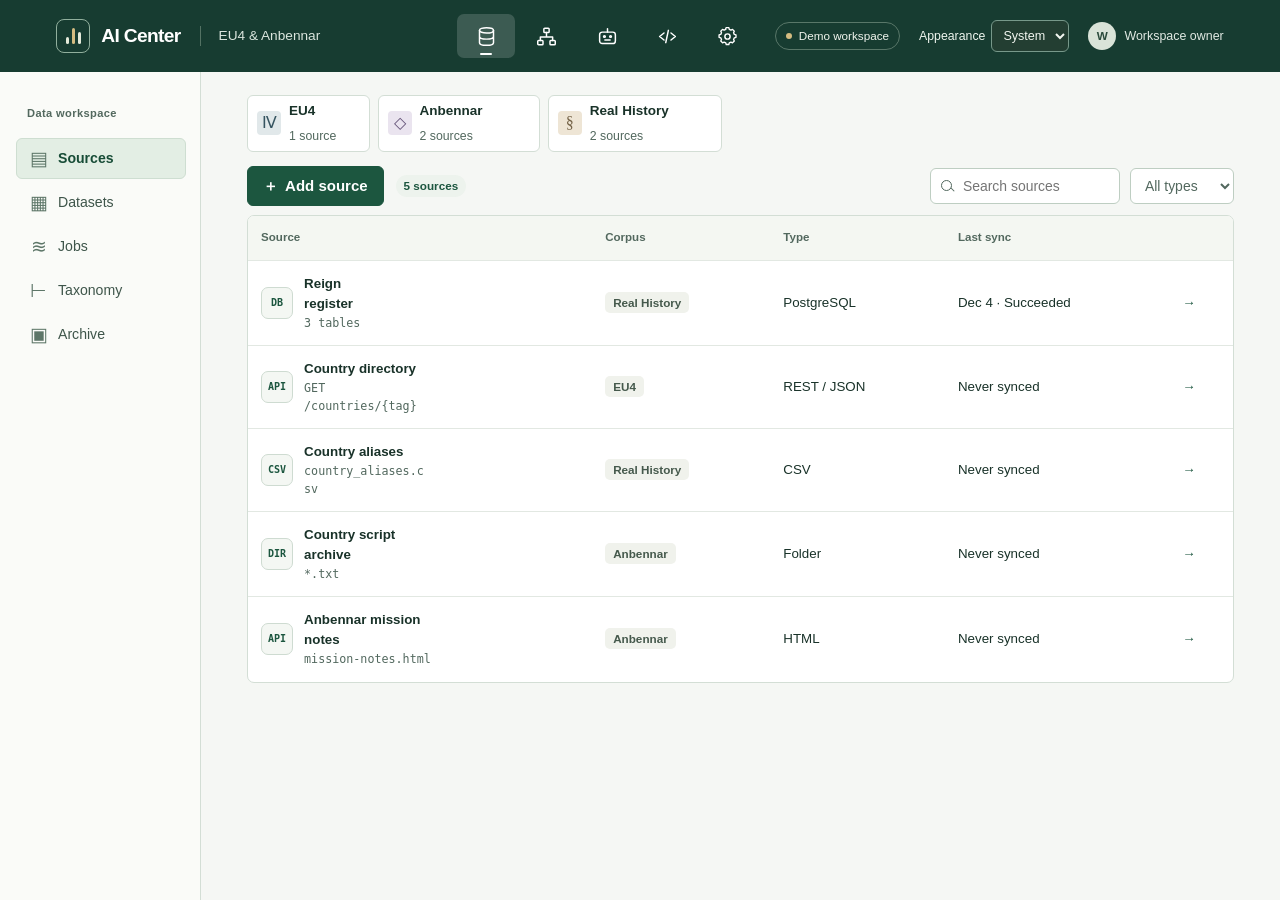
==== commit 4f62b478: "feat(taxonomy): browse domains and subjects in a hierarchy sidebar" ====
--- a/ai-center-frontend/index.html
+++ b/ai-center-frontend/index.html
@@ -12,6 +12,7 @@
   <link rel="stylesheet" href="data-menu/data-preview.css">
   <link rel="stylesheet" href="data-menu/lineage.css">
   <link rel="stylesheet" href="data-menu/folders.css">
+  <link rel="stylesheet" href="data-menu/taxonomy.css">
   <link rel="stylesheet" href="data-menu/folder-picker.css">
   <link rel="stylesheet" href="theme.css">
   <script src="data-menu/source-profile.js" defer></script>
@@ -28,6 +29,7 @@
   <script src="data-menu/data-preview.js" defer></script>
   <script src="data-menu/dataset-import.js" defer></script>
   <script src="data-menu/datasets.js" defer></script>
+  <script src="data-menu/taxonomy.js" defer></script>
   <script src="data-menu/operations.js" defer></script>
   <script src="app.js" defer></script>
 </head>
--- a/ai-center-frontend/data-menu/data-menu.css
+++ b/ai-center-frontend/data-menu/data-menu.css
@@ -179,10 +179,8 @@
 .dm-kv { display: grid; grid-template-columns: minmax(82px,max-content) minmax(0,1fr); gap: 8px 20px; }
 .dm-kv dt { color: var(--muted); }
 .dm-kv dd { overflow-wrap: anywhere; }
-.dm-tax-domain + .dm-tax-domain { padding-top: 15px; border-top: 1px solid var(--line); }
-.dm-subjects,.dm-source-list { margin: 0; padding-left: 20px; }
-.dm-subjects li,.dm-source-list li { padding: 4px 0; }
-.dm-subjects .dm-link { margin-left: 8px; }
+.dm-source-list { margin: 0; padding-left: 20px; }
+.dm-source-list li { padding: 4px 0; }
 .dm-job-detail { display: grid; gap: 12px; }
 .dm-layout .ac-source-table { font-size: .89rem; }
 .dm-layout .ac-source-table th,.dm-layout .ac-source-table td { padding-inline: 13px; }
--- a/ai-center-frontend/data-menu/taxonomy.css
+++ b/ai-center-frontend/data-menu/taxonomy.css
@@ -0,0 +1,38 @@
+.dm-tax-rail { color: var(--ink); }
+.dm-tax-rail header { display: flex; align-items: center; justify-content: space-between; gap: 4px; padding: 0 4px 6px; }
+.dm-tax-rail header h2 { margin: 0; font-size: .95rem; }
+.dm-tax-rail header button { font-size: 1.18rem; }
+.dm-tax-rail ul { margin: 0; padding: 0; list-style: none; }
+.dm-tax-rail li { margin: 1px 0; }
+.dm-tax-rail li > ul { padding-inline-start: 21px; }
+.dm-tax-row { display: grid; grid-template-columns: 19px minmax(0,1fr); align-items: center; }
+.dm-tax-toggle, .dm-tax-choice {
+  color: inherit; background: transparent; border: none; border-radius: 4px; text-align: start;
+}
+.dm-tax-toggle { padding: 0; min-height: 30px; color: var(--muted); text-align: center; }
+.dm-tax-choice {
+  display: grid; align-items: center; gap: 7px; grid-template-columns: 13px minmax(0,1fr) auto;
+  width: 100%; min-height: 32px; padding: 4px 6px; overflow-wrap: anywhere;
+}
+.dm-tax-choice small { color: var(--muted); font-size: .76rem; font-variant-numeric: tabular-nums; }
+.dm-tax-choice:hover, .dm-tax-toggle:hover { background: var(--surface-hover); }
+.dm-tax-choice[aria-current="page"] { background: var(--accent-soft); color: var(--forest); font-weight: 650; }
+.dm-tax-glyph { position: relative; height: 9px; width: 12px; border: 1px solid currentColor; border-radius: 2px; color: var(--muted); }
+.dm-tax-glyph[data-shape="domain"]::before {
+  content: ""; position: absolute; top: -3px; left: 0; width: 5px; height: 2px; border: 1px solid currentColor; border-bottom: 0;
+}
+.dm-tax-glyph[data-shape="subject"] { width: 7px; height: 7px; border-radius: 50%; justify-self: center; }
+.dm-tax-glyph[data-shape="root"] { border-block-width: 2px; }
+.dm-tax-heading { padding-top: 14px; }
+.dm-tax-heading h1 { margin: 0; font-size: 1.15rem; letter-spacing: normal; }
+.dm-tax-heading .dm-muted { margin: 2px 0 0; font-size: .86rem; }
+.dm-tax-assets { display: grid; grid-template-columns: minmax(0,1fr); min-width: 0; gap: 12px; }
+.dm-tax-assets .dm-table-wrap { overflow-x: auto; border: 0; border-radius: 0; background: transparent; }
+.dm-tax-assets .dm-table { background: transparent; }
+.dm-tax-assets .dm-table th { border-block: 1px solid var(--line); }
+[data-theme="dark"] .dm-tax-assets .dm-table-wrap { border: 0; background: transparent; }
+.dm-tax-assets .dm-toolbar { gap: 8px; }
+@media (pointer: coarse) {
+  .dm-tax-row { grid-template-columns: 40px minmax(0,1fr); }
+  .dm-tax-choice, .dm-tax-toggle, .dm-tax-rail .dm-icon-action { min-height: 44px; }
+}
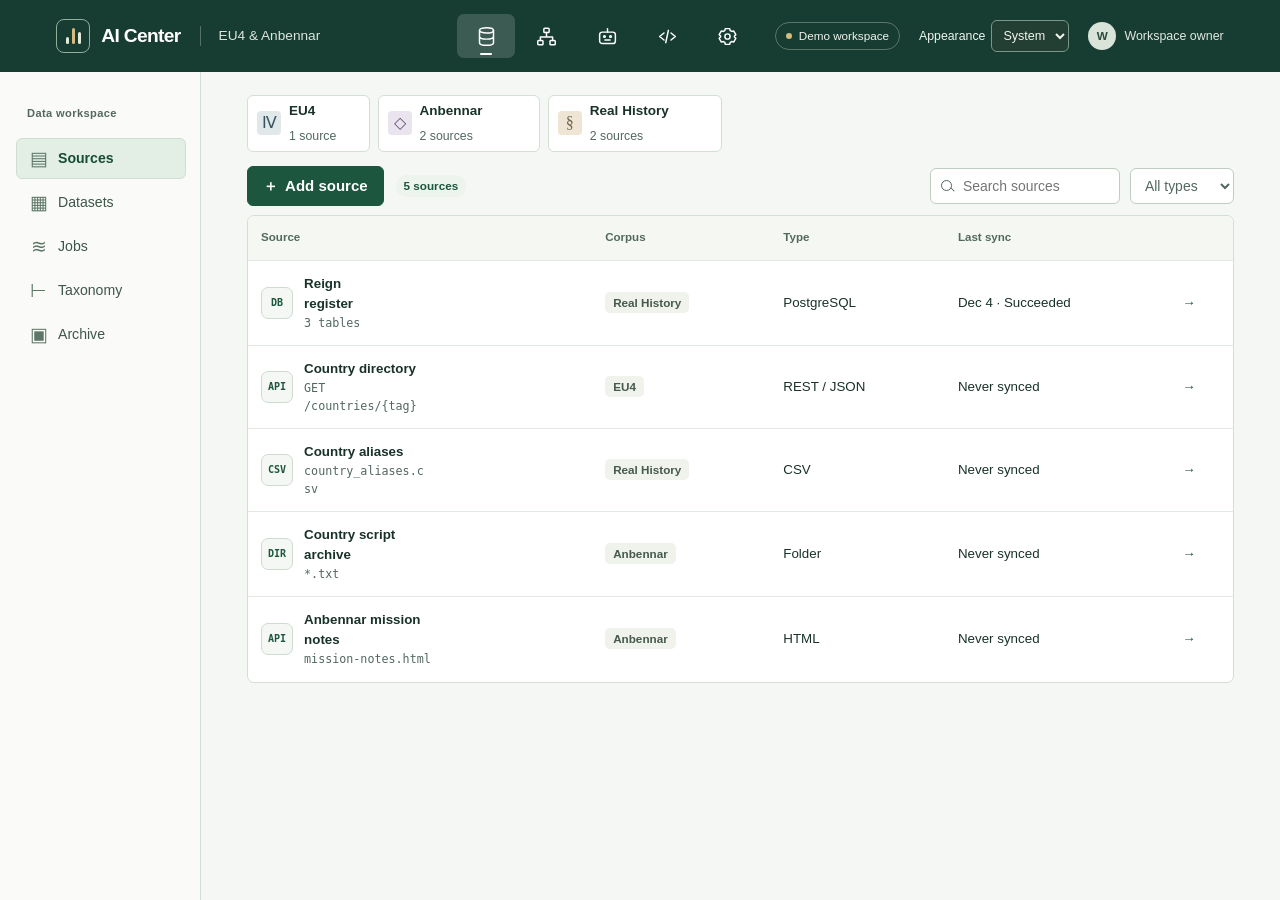
==== commit 92de2bca: "design: checkpoint shared taxonomy model and workspace header" ====
--- a/ai-center-frontend/index.html
+++ b/ai-center-frontend/index.html
@@ -37,13 +37,13 @@
 <div id="ac-workbench" aria-label="AI Center demo workspace">
 
 <header class="ac-top">
-  <div class="ac-topgroup ac-identity"><strong class="ac-brand" aria-label="AI Center"><span class="ac-mark" aria-hidden="true"><span></span><span></span><span></span></span><span class="ac-brand-name">AI Center</span></strong><span class="ac-project">EU4 &amp; Anbennar</span></div>
+  <div class="ac-topgroup ac-identity"><strong class="ac-brand"><span class="ac-mark" aria-hidden="true"><span></span><span></span><span></span></span>AI Center</strong><span class="ac-project">EU4 &amp; Anbennar</span></div>
   <nav class="ac-primary-nav" aria-label="Main areas">
     <button type="button" class="ac-nav" data-area="data" aria-label="Data" aria-current="true"><svg viewBox="0 0 24 24" aria-hidden="true"><ellipse cx="12" cy="5" rx="8" ry="3"/><path d="M4 5v14c0 1.7 3.6 3 8 3s8-1.3 8-3V5M4 12c0 1.7 3.6 3 8 3s8-1.3 8-3"/></svg><span class="ac-nav-label" aria-hidden="true">Data</span></button>
     <button type="button" class="ac-nav" data-area="semantic" aria-label="Semantic layer"><svg viewBox="0 0 24 24" aria-hidden="true"><rect x="9" y="2.5" width="6" height="5" rx="1"/><path d="M12 7.5v5m-7 4v-4h14v4"/><rect x="2" y="16.5" width="6" height="5" rx="1"/><rect x="16" y="16.5" width="6" height="5" rx="1"/></svg><span class="ac-nav-label" aria-hidden="true">Semantic layer</span></button>
     <button type="button" class="ac-nav" data-area="ai" aria-label="AI Center"><svg viewBox="0 0 24 24" aria-hidden="true"><rect x="3" y="7" width="18" height="13" rx="3"/><path d="M12 3v4M9 16h6"/><circle cx="8.5" cy="12" r="1"/><circle cx="15.5" cy="12" r="1"/></svg><span class="ac-nav-label" aria-hidden="true">AI Center</span></button>
     <button type="button" class="ac-nav" data-area="api" aria-label="External APIs"><svg viewBox="0 0 24 24" aria-hidden="true"><path d="m8 8-5 4 5 4m8-8 5 4-5 4m-3-11-3 14"/></svg><span class="ac-nav-label" aria-hidden="true">External APIs</span></button>
-    <button type="button" class="ac-nav" data-area="settings" aria-label="Workspace settings"><svg viewBox="0 0 24 24" aria-hidden="true"><path d="m9.8 3 .6-1h3.2l.6 2.2 2 .9 2-.9 2.2 2.2-.9 2 .9 2 2.1.6v3.1l-2.1.6-.9 2 .9 2-2.2 2.2-2-.9-2 .9-.6 2.1h-3.2l-.6-2.1-2-.9-2 .9-2.2-2.2.9-2-.9-2-2.1-.6V11l2.1-.6.9-2-.9-2 2.2-2.2 2 .9 2-.9Z" transform="translate(1 0) scale(.92)"/><circle cx="12" cy="12" r="3"/></svg><span class="ac-nav-label" aria-hidden="true">Work<wbr>space settings</span></button>
+    <button type="button" class="ac-nav" data-area="settings" aria-label="Workspace settings"><svg viewBox="0 0 24 24" aria-hidden="true"><path d="m9.5 3-.6 2.2-1.7 1-2.2-.6-2.5 4.3 1.6 1.6v1l-1.6 1.6 2.5 4.3 2.2-.6 1.7 1 .6 2.2h5l.6-2.2 1.7-1 2.2.6 2.5-4.3-1.6-1.6v-1l1.6-1.6L19 5.6l-2.2.6-1.7-1-.6-2.2Z"/><circle cx="12" cy="12" r="3"/></svg><span class="ac-nav-label" aria-hidden="true">Work<wbr>space settings</span></button>
   </nav>
   <div class="ac-topgroup ac-utilities"><span class="ac-sample">Demo workspace</span><label class="ac-theme-picker"><span>Appearance</span><select id="ac-theme" aria-label="Appearance"><option value="system">System</option><option value="light">Light</option><option value="dark">Dark</option></select></label><span class="ac-person"><span class="ac-avatar" aria-hidden="true">W</span>Workspace owner</span></div>
 </header>
--- a/ai-center-frontend/styles.css
+++ b/ai-center-frontend/styles.css
@@ -88,6 +88,12 @@
 }
 @media (prefers-reduced-motion: reduce) {
   .ac-nav svg,.ac-nav-label { transition: none; }
+}
+@media (hover:none) {
+  .ac-nav-label { pointer-events: none; }
+}
+@media (forced-colors:active) {
+  .ac-nav[aria-current="true"] { border: 2px solid Highlight; }
 }
 .ac-secondary-nav { display: flex; flex-wrap: wrap; padding: 8px var(--gutter); gap: 5px; background: #edf2ed; border-bottom: 1px solid var(--line); }
 .ac-subnav:hover { color: var(--forest); }
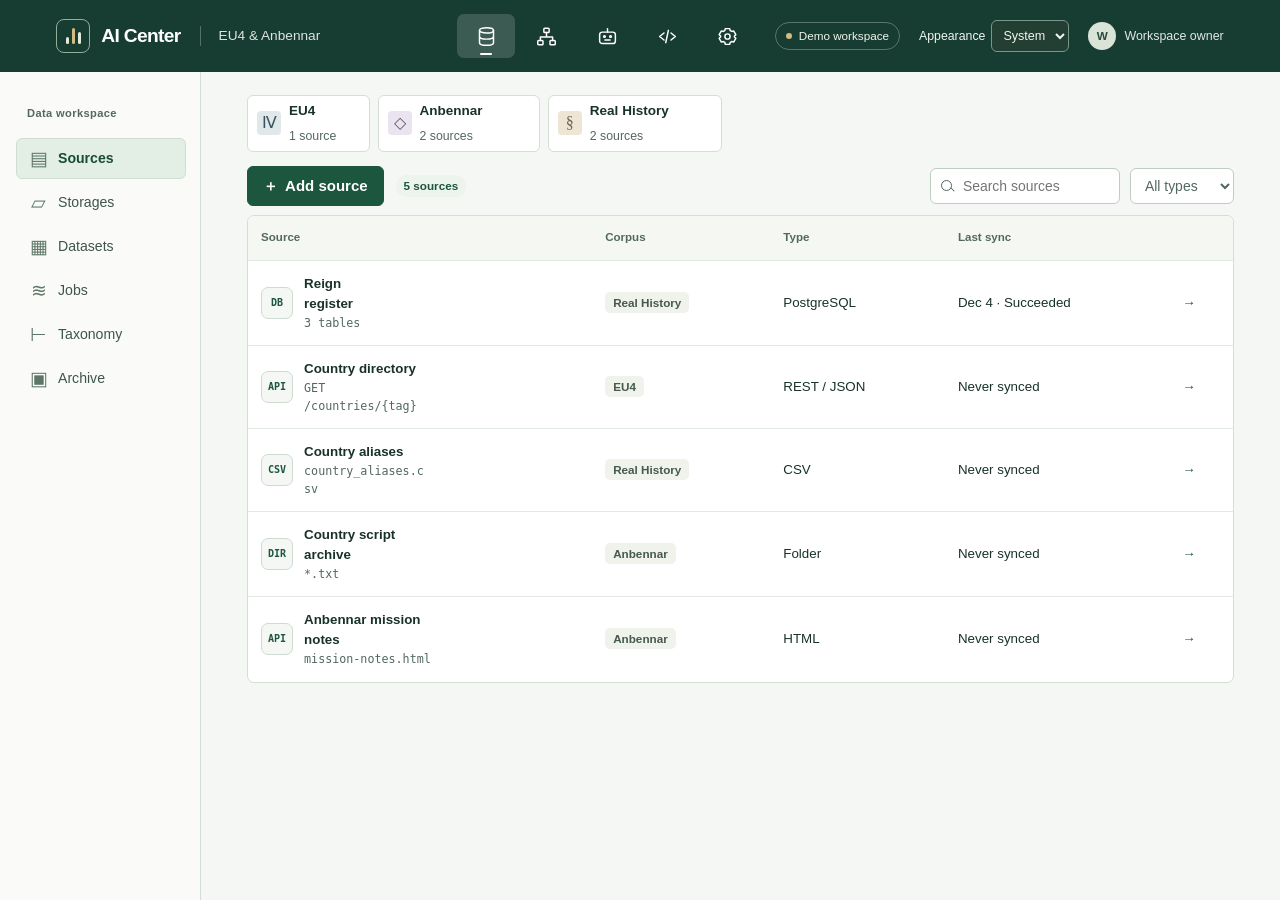
==== commit b89a4bc5: "feat(data): manage storage destinations and their dataset references" ====
--- a/ai-center-frontend/index.html
+++ b/ai-center-frontend/index.html
@@ -8,6 +8,7 @@
   <script src="theme.js"></script>
   <link rel="stylesheet" href="styles.css">
   <link rel="stylesheet" href="data-menu/data-menu.css">
+  <link rel="stylesheet" href="data-menu/storages.css">
   <link rel="stylesheet" href="data-menu/dataset-import.css">
   <link rel="stylesheet" href="data-menu/data-preview.css">
   <link rel="stylesheet" href="data-menu/lineage.css">
@@ -21,6 +22,7 @@
   <script src="data-menu/store.js" defer></script>
   <script src="data-menu/retrieval.js" defer></script>
   <script src="data-menu/sources.js" defer></script>
+  <script src="data-menu/storages.js" defer></script>
   <script src="data-menu/lineage.js" defer></script>
   <script src="data-menu/folder-picker.js" defer></script>
   <script src="data-menu/folders.js" defer></script>
@@ -29,6 +31,8 @@
   <script src="data-menu/data-preview.js" defer></script>
   <script src="data-menu/dataset-import.js" defer></script>
   <script src="data-menu/datasets.js" defer></script>
+  <script src="data-menu/taxonomy-assignment.js" defer></script>
+  <script src="data-menu/taxonomy-definitions.js" defer></script>
   <script src="data-menu/taxonomy.js" defer></script>
   <script src="data-menu/operations.js" defer></script>
   <script src="app.js" defer></script>
--- a/ai-center-frontend/data-menu/data-menu.css
+++ b/ai-center-frontend/data-menu/data-menu.css
@@ -211,3 +211,22 @@
 @media (pointer:coarse) {
   .dm-icon-action,.dm-back-icon,.dm-catalog-crumb .dm-back-icon { min-width: 44px; min-height: 44px; }
 }
+
+.dm-overview-header,.dm-overview-value { display: flex; align-items: center; flex-wrap: wrap; gap: 6px 12px; }
+.dm-overview .dm-table { min-width: 0; table-layout: fixed; }
+.dm-overview .dm-table th:first-child { width: clamp(90px,29%,225px); }
+.dm-overview-value > span { flex: 1 1 8ch; min-width: 0; overflow-wrap: anywhere; }
+.dm-overview-value > button,.dm-overview-value-actions { margin-inline-start: auto; }
+.dm-overview-value-actions { flex: 0 0 auto; max-width: 100%; gap: 5px; justify-content: flex-end; }
+.dm-overview .dm-table td .dm-overview-action {
+  flex: 0 0 auto; padding: 3px 9px; min-height: 28px;
+  border: 1px solid var(--control-border); border-radius: 5px; background: var(--paper); color: var(--ink);
+  font-size: .83rem; text-align: center;
+}
+.dm-overview .dm-table td .dm-overview-action:hover { background: var(--soft); text-decoration: none; }
+@media (max-width:480px) {
+  .dm-overview .dm-table :is(th,td) { padding: 8px; }
+}
+@media (pointer:coarse) {
+  .dm-overview .dm-table td .dm-overview-action { min-height: 44px; }
+}
--- a/ai-center-frontend/data-menu/storages.css
+++ b/ai-center-frontend/data-menu/storages.css
@@ -0,0 +1,19 @@
+.dm-layout [data-section=storages]::before { content: '▱'; }
+.dm-storages { display:grid; align-content:start; grid-template-columns:minmax(0,1fr); gap:18px; min-width:0; }
+.dm-storages .dm-head { align-items:center; }
+.dm-storages .dm-head h1,.dm-storages code { overflow-wrap:anywhere; }
+.dm-storages .dm-storage-filters .dm-field { max-width:22rem; }
+.dm-storage-dialog {
+  box-sizing:border-box; width:min(28rem,calc(100vw - 24px)); max-height:calc(100dvh - 24px); margin:auto;
+  padding:20px; overflow:auto; border:1px solid var(--control-border); border-radius:9px;
+  background:var(--paper); color:var(--ink); box-shadow:0 10px 36px rgb(0 0 0 / 20%);
+}
+.dm-storage-dialog::backdrop { background:rgb(0 0 0 / 55%); }
+.dm-storage-dialog form { display:grid; gap:12px; }
+.dm-storage-dialog textarea { width:100%; min-height:3.5rem; resize:vertical; }
+.dm-storage-dialog small { overflow-wrap:anywhere; }
+.dm-storage-dialog .dm-actions { justify-content:flex-end; }
+.dm-storage-dialog input[readonly] { background:var(--soft); }
+@media (max-width:480px) {
+  .dm-storage-filters .dm-field { flex-basis:100%; }
+}
--- a/ai-center-frontend/data-menu/data-preview.css
+++ b/ai-center-frontend/data-menu/data-preview.css
@@ -4,8 +4,35 @@
 .dm-preview-head { gap:8px 14px; }
 .dm-preview-head .dm-btn { margin-inline-start:auto; }
 .dm-preview-head .dm-muted { overflow-wrap:anywhere; }
+.dm-preview-query, .dm-query-conditions { display:grid; gap:8px; min-width:0; }
+.dm-query-conditions:empty { display:none; }
+.dm-query-toolbar {
+  display:flex; flex-wrap:wrap; align-items:flex-end; gap:6px 8px;
+}
+.dm-query-run { display:inline-flex; align-items:flex-end; gap:8px; }
+.dm-query-toolbar .dm-btn, .dm-query-condition .dm-btn { min-height:36px; }
+.dm-query-toolbar .dm-field { min-width:0; }
+.dm-query-toolbar .dm-preview-limit {
+  display:inline-flex; align-items:center; gap:7px; min-height:36px;
+}
+.dm-preview-limit input { width:5rem; }
+.dm-query-condition {
+  display:grid; align-items:end; gap:6px 8px;
+  grid-template-columns:repeat(3,minmax(7rem,12rem)) max-content;
+}
+.dm-query-condition .dm-field, .dm-query-condition select, .dm-query-condition input {
+  min-width:0; width:100%;
+}
+.dm-query-condition .dm-btn { justify-self:start; }
+.dm-query-condition .dm-field[hidden] { display:none; }
+@media (max-width:760px) {
+  .dm-query-condition { grid-template-columns:repeat(2,minmax(0,1fr)); }
+}
+@media (pointer:coarse) {
+  .dm-query-toolbar .dm-btn, .dm-query-condition .dm-btn, .dm-query-toolbar .dm-field input { min-height:44px; }
+}
 .dm-preview-page { min-width:0; }
-.dm-preview-page th:first-child,.dm-preview-page td:first-child { width:3ch; font-variant-numeric:tabular-nums; }
+.dm-preview-page th:first-child,.dm-preview-page td:first-child { width:1%; white-space:nowrap; font-variant-numeric:tabular-nums; }
 .dm-preview-pages { justify-content:flex-end; }
 .dm-preview-pages > [role=status] { margin-inline-end:auto; font-variant-numeric:tabular-nums; }
 .dm-preview-picker { font-size:.88rem; color:var(--muted); }
@@ -16,12 +43,16 @@
   padding:clamp(16px,3vw,28px); overflow:auto; color:var(--ink);
   border:1px solid var(--line); border-radius:10px; background:var(--paper);
 }
-.dm-preview-dialog::backdrop { background:rgb(12 22 17 / .55); }
+.dm-preview-dialog::backdrop { background:rgb(0 0 0 / .55); }
 .dm-preview-dialog > * + * { margin-top:14px; }
 .dm-preview-dialog h2 { margin:0; overflow-wrap:anywhere; }
 .dm-preview-dialog .dm-table { min-width:0; }
 .dm-preview-dialog td,.dm-preview-text { white-space:pre-wrap; overflow-wrap:anywhere; }
 @media (max-width:500px) {
+  .dm-query-toolbar, .dm-query-run { gap:6px; }
+  .dm-query-toolbar .dm-btn { padding-inline:8px; }
+  .dm-query-toolbar .dm-preview-limit { display:grid; gap:3px; min-height:0; }
+  .dm-preview-limit input { width:4rem; }
   .dm-preview-head .dm-btn { margin-inline-start:0; }
   .dm-preview-pages { justify-content:flex-start; }
   .dm-preview-pages > [role=status] { flex-basis:100%; }
--- a/ai-center-frontend/data-menu/taxonomy.css
+++ b/ai-center-frontend/data-menu/taxonomy.css
@@ -1,38 +1,108 @@
-.dm-tax-rail { color: var(--ink); }
-.dm-tax-rail header { display: flex; align-items: center; justify-content: space-between; gap: 4px; padding: 0 4px 6px; }
-.dm-tax-rail header h2 { margin: 0; font-size: .95rem; }
-.dm-tax-rail header button { font-size: 1.18rem; }
-.dm-tax-rail ul { margin: 0; padding: 0; list-style: none; }
-.dm-tax-rail li { margin: 1px 0; }
-.dm-tax-rail li > ul { padding-inline-start: 21px; }
-.dm-tax-row { display: grid; grid-template-columns: 19px minmax(0,1fr); align-items: center; }
-.dm-tax-toggle, .dm-tax-choice {
-  color: inherit; background: transparent; border: none; border-radius: 4px; text-align: start;
+.tm-section {
+  display: grid; grid-template-columns: minmax(0,1fr); align-content: start; gap: 9px; min-width: 0;
 }
-.dm-tax-toggle { padding: 0; min-height: 30px; color: var(--muted); text-align: center; }
-.dm-tax-choice {
-  display: grid; align-items: center; gap: 7px; grid-template-columns: 13px minmax(0,1fr) auto;
-  width: 100%; min-height: 32px; padding: 4px 6px; overflow-wrap: anywhere;
+.tm-legend,.tm-empty { margin: 0; color: var(--muted); font-size: .86rem; }
+.tm-viewport {
+  --tm-row-width: clamp(9rem,17vw,13rem); --tm-subject-width: 8.4rem;
+  position: relative; overflow: auto; min-width: 0; max-height: min(62vh,36rem); border: 1px solid var(--line); border-radius: 5px;
 }
-.dm-tax-choice small { color: var(--muted); font-size: .76rem; font-variant-numeric: tabular-nums; }
-.dm-tax-choice:hover, .dm-tax-toggle:hover { background: var(--surface-hover); }
-.dm-tax-choice[aria-current="page"] { background: var(--accent-soft); color: var(--forest); font-weight: 650; }
-.dm-tax-glyph { position: relative; height: 9px; width: 12px; border: 1px solid currentColor; border-radius: 2px; color: var(--muted); }
-.dm-tax-glyph[data-shape="domain"]::before {
-  content: ""; position: absolute; top: -3px; left: 0; width: 5px; height: 2px; border: 1px solid currentColor; border-bottom: 0;
+.tm-table {
+  width: 100%; min-width: calc(var(--tm-row-width) + var(--tm-cols) * var(--tm-subject-width));
+  table-layout: fixed; border-collapse: separate; border-spacing: 0; color: var(--ink); background: var(--paper);
 }
-.dm-tax-glyph[data-shape="subject"] { width: 7px; height: 7px; border-radius: 50%; justify-self: center; }
-.dm-tax-glyph[data-shape="root"] { border-block-width: 2px; }
-.dm-tax-heading { padding-top: 14px; }
-.dm-tax-heading h1 { margin: 0; font-size: 1.15rem; letter-spacing: normal; }
-.dm-tax-heading .dm-muted { margin: 2px 0 0; font-size: .86rem; }
+.tm-row-column { width: var(--tm-row-width); }
+.tm-table :is(th,td) {
+  padding: 10px 12px; border-inline-end: 1px solid var(--line); border-block-end: 1px solid var(--line);
+  vertical-align: middle; text-align: center;
+}
+.tm-table tr > :last-child { border-inline-end: 0; }
+.tm-table tbody tr:last-child > * { border-block-end: 0; }
+.tm-table th { background: var(--surface-raised); font-size: .88rem; line-height: 1.3; font-weight: 600; overflow-wrap: anywhere; }
+.tm-table thead th { position: sticky; top: 0; z-index: 2; }
+.tm-table tbody th,.tm-table .tm-corner { position: sticky; left: 0; z-index: 1; text-align: start; }
+.tm-table .tm-corner { z-index: 3; }
+.tm-table td[data-state=active] { background: var(--accent-soft); color: var(--forest); }
+.tm-count { font-weight: 650; font-variant-numeric: tabular-nums; }
+.tm-retired { margin-inline-start: 5px; color: var(--muted); font-size: .75rem; }
+.tm-dash { color: var(--muted); }
 .dm-tax-assets { display: grid; grid-template-columns: minmax(0,1fr); min-width: 0; gap: 12px; }
 .dm-tax-assets .dm-table-wrap { overflow-x: auto; border: 0; border-radius: 0; background: transparent; }
 .dm-tax-assets .dm-table { background: transparent; }
 .dm-tax-assets .dm-table th { border-block: 1px solid var(--line); }
 [data-theme="dark"] .dm-tax-assets .dm-table-wrap { border: 0; background: transparent; }
 .dm-tax-assets .dm-toolbar { gap: 8px; }
+.td-form { display: grid; grid-template-columns: minmax(0,1fr); gap: 12px; }
+.td-domains {
+  display: grid; gap: 6px; min-inline-size: 0; max-height: min(35vh,14rem); overflow-y: auto;
+  margin: 0; padding: 8px 12px; border: 1px solid var(--line); border-radius: 5px;
+}
+.td-form textarea {
+  width: 100%; min-height: 5rem; resize: vertical; padding: 7px 10px; color: var(--ink);
+  background: var(--paper); border: 1px solid var(--control-border); border-radius: 5px;
+}
+.dm-tax-assets .dm-table tbody th[scope=row] {
+  min-width: 9rem; max-width: 25rem; overflow-wrap: anywhere; text-align: start;
+  border-block: 0; border-bottom: 1px solid var(--line); background: transparent; color: var(--ink); font-size: inherit; font-weight: 600;
+}
+@media (max-width: 520px) {
+  .tm-viewport { --tm-row-width: 8rem; --tm-subject-width: 7rem; }
+  .tm-table :is(th,td) { padding-inline: 8px; }
+}
+.td-definitions .dm-table-wrap { position: relative; }
+.td-definitions .td-folders { min-width: 630px; }
+.td-folders > thead th { white-space: nowrap; }
+.td-definitions .td-folders [data-definition] > td { border-bottom: 1px solid var(--line); }
+.td-search { min-width: 0; }
+.td-search input { width: min(13rem,100%); }
+.td-folder {
+  display: inline-flex; align-items: center; gap: 7px; max-width: 100%; min-height: 30px;
+  padding: 2px 1px; border: 0; background: transparent; color: var(--ink); text-align: start;
+  font: inherit; font-weight: 600; cursor: pointer;
+}
+.td-folder:hover { color: var(--forest); text-decoration: underline; text-underline-offset: 3px; }
+.td-caret {
+  flex: 0 0 auto; width: 6px; height: 6px; border-inline-end: 1.5px solid currentColor;
+  border-block-end: 1.5px solid currentColor; transform: rotate(-45deg);
+}
+.td-folder[aria-expanded=true] .td-caret { transform: rotate(45deg); }
+.td-folder-icon {
+  position: relative; flex: 0 0 auto; width: 14px; height: 10px; border: 1px solid currentColor;
+  border-radius: 2px; color: var(--muted);
+}
+.td-folder-icon::before {
+  content: ""; position: absolute; top: -4px; left: 0; width: 6px; height: 3px;
+  border: 1px solid currentColor; border-bottom: 0; border-radius: 2px 2px 0 0;
+}
+.td-definitions .td-folders .td-children { padding: 0 0 0 20px; background: var(--surface-raised); }
+.td-members {
+  width: 100%; border-spacing: 0; border-collapse: collapse;
+  border-inline-start: 2px solid var(--line); text-align: start;
+}
+.td-definitions .td-members th,.td-definitions .td-members td { padding: 6px 10px; }
+.td-definitions .td-members thead th { text-align: start; font-size: .76rem; color: var(--muted); }
+.td-definitions .td-members tbody tr > td { border-bottom: 1px solid var(--line); }
+.td-definitions .td-members tbody th[scope=row] { min-width: 0; font-weight: 550; }
+.td-members td:last-child { width: 1%; white-space: nowrap; }
+.td-retired { color: var(--muted); font-size: .78rem; padding-inline-start: 5px; }
+.td-empty { margin: 0; padding: 8px 12px; color: var(--muted); }
+.td-folder-actions { display: flex; align-items: center; flex-wrap: wrap; gap: 4px 12px; }
+.td-member-action { padding: 6px 10px; border-inline-start: 2px solid var(--line); }
+.td-dataset-picker { width: min(35rem,calc(100% - 24px)); }
+.td-dataset-choices,.td-dataset-picker [data-link-panel] { display: grid; min-width: 0; gap: 8px; }
+.td-dataset-picker [hidden] { display: none; }
+.td-dataset-picker [data-link] { justify-self: start; }
+.td-dataset-list {
+  min-inline-size: 0; max-height: min(42dvh,22rem); overflow-y: auto; margin: 0; padding: 0;
+  border: 0; border-block: 1px solid var(--line);
+}
+.td-dataset-option { display: flex; align-items: flex-start; gap: 9px; padding: 8px 3px; cursor: pointer; }
+.td-dataset-option + .td-dataset-option { border-top: 1px solid var(--line); }
+.td-dataset-option input { flex: none; margin: 3px 0 0; }
+.td-dataset-option span { display: grid; gap: 2px; min-width: 0; overflow-wrap: anywhere; }
+.td-dataset-option small { color: var(--muted); }
+.td-dataset-option:has(input:disabled) { cursor: default; }
+.td-dataset-option:has(input:checked) { background: var(--accent-soft); }
+.td-dataset-picker select { min-width: 0; max-width: 100%; }
 @media (pointer: coarse) {
-  .dm-tax-row { grid-template-columns: 40px minmax(0,1fr); }
-  .dm-tax-choice, .dm-tax-toggle, .dm-tax-rail .dm-icon-action { min-height: 44px; }
+  .td-folder,.td-members button,.td-folder-actions button,.td-member-action button { min-height: 44px; }
 }
--- a/ai-center-frontend/theme.css
+++ b/ai-center-frontend/theme.css
@@ -108,6 +108,11 @@
 [data-theme="dark"] .dm-table td .dm-btn:hover:enabled { background: transparent; }
 [data-theme="dark"] button:disabled { opacity: .6; }
 
+.dm-btn.dm-delete { background: #ac263a; border-color: #942033; color: #fff; }
+.dm-btn.dm-delete:hover:enabled { background: #8c1d30; }
+[data-theme="dark"] .dm-btn.dm-delete { background: #ae3045; border-color: #d66f7c; color: #fff; }
+[data-theme="dark"] .dm-btn.dm-delete:hover:enabled { background: #bf394c; }
+
 /* Corpus glyphs identify the collections. Statuses carry labels; fill and
    border styles also distinguish success, pending work and errors. */
 [data-theme="dark"] .corpus-grid button:hover { border-color: var(--control-border); }
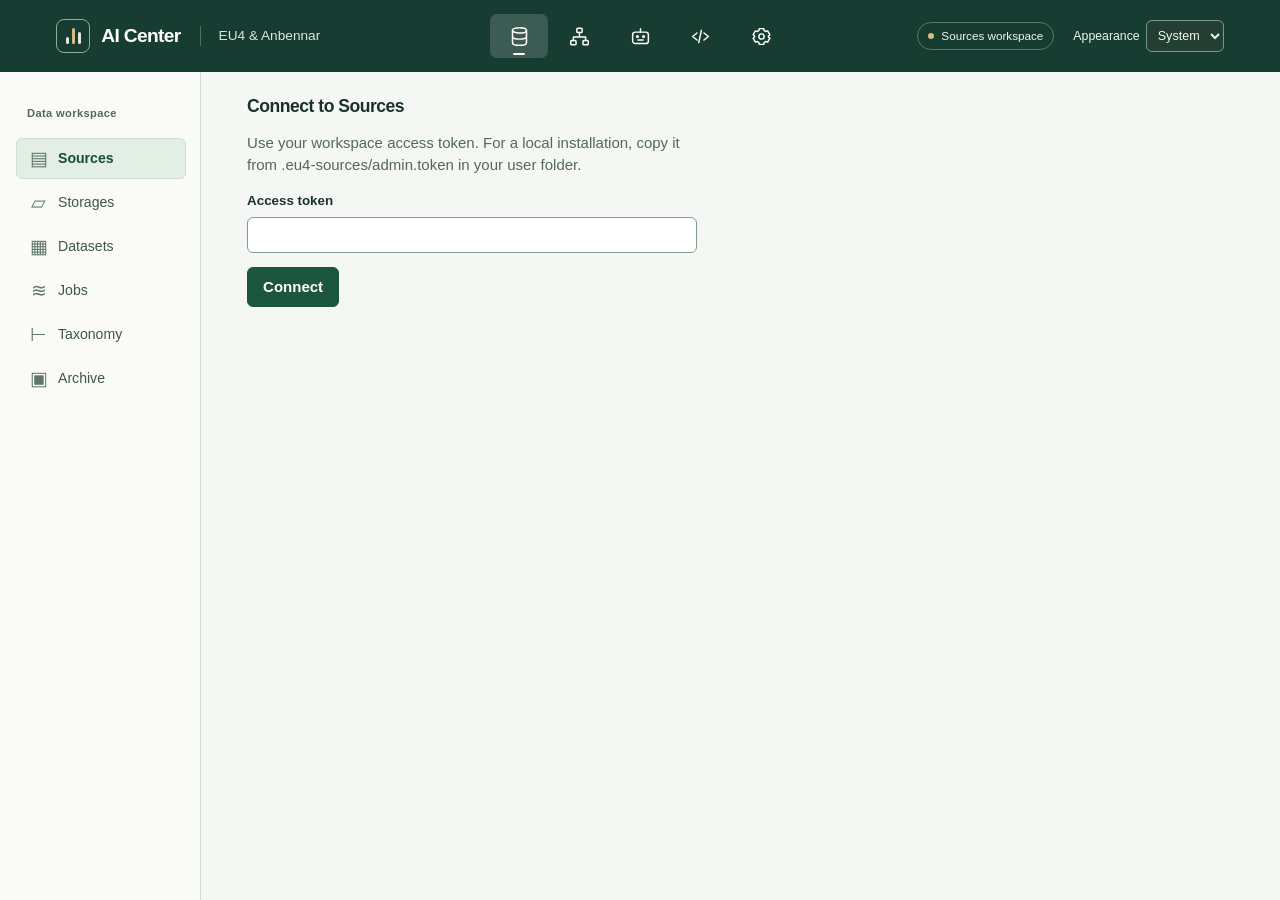
==== commit 7fb278f1: "feat(workbench): connect Sources to the API and retire demo connections" ====
--- a/ai-center-frontend/index.html
+++ b/ai-center-frontend/index.html
@@ -15,13 +15,14 @@
   <link rel="stylesheet" href="data-menu/folders.css">
   <link rel="stylesheet" href="data-menu/taxonomy.css">
   <link rel="stylesheet" href="data-menu/folder-picker.css">
+  <link rel="stylesheet" href="data-menu/live-sources.css">
   <link rel="stylesheet" href="theme.css">
-  <script src="data-menu/source-profile.js" defer></script>
-  <script src="data-menu/source-editor.js" defer></script>
+  <script src="data-menu/storage-profile.js" defer></script>
+  <script src="data-menu/sources-api.js" defer></script>
+  <script src="data-menu/live-sources.js" defer></script>
   <script src="data-menu/schedule.js" defer></script>
   <script src="data-menu/store.js" defer></script>
   <script src="data-menu/retrieval.js" defer></script>
-  <script src="data-menu/sources.js" defer></script>
   <script src="data-menu/storages.js" defer></script>
   <script src="data-menu/lineage.js" defer></script>
   <script src="data-menu/folder-picker.js" defer></script>
@@ -38,7 +39,7 @@
   <script src="app.js" defer></script>
 </head>
 <body>
-<div id="ac-workbench" aria-label="AI Center demo workspace">
+<div id="ac-workbench" aria-label="AI Center workspace">
 
 <header class="ac-top">
   <div class="ac-topgroup ac-identity"><strong class="ac-brand"><span class="ac-mark" aria-hidden="true"><span></span><span></span><span></span></span>AI Center</strong><span class="ac-project">EU4 &amp; Anbennar</span></div>
@@ -49,32 +50,13 @@
     <button type="button" class="ac-nav" data-area="api" aria-label="External APIs"><svg viewBox="0 0 24 24" aria-hidden="true"><path d="m8 8-5 4 5 4m8-8 5 4-5 4m-3-11-3 14"/></svg><span class="ac-nav-label" aria-hidden="true">External APIs</span></button>
     <button type="button" class="ac-nav" data-area="settings" aria-label="Workspace settings"><svg viewBox="0 0 24 24" aria-hidden="true"><path d="m9.5 3-.6 2.2-1.7 1-2.2-.6-2.5 4.3 1.6 1.6v1l-1.6 1.6 2.5 4.3 2.2-.6 1.7 1 .6 2.2h5l.6-2.2 1.7-1 2.2.6 2.5-4.3-1.6-1.6v-1l1.6-1.6L19 5.6l-2.2.6-1.7-1-.6-2.2Z"/><circle cx="12" cy="12" r="3"/></svg><span class="ac-nav-label" aria-hidden="true">Work<wbr>space settings</span></button>
   </nav>
-  <div class="ac-topgroup ac-utilities"><span class="ac-sample">Demo workspace</span><label class="ac-theme-picker"><span>Appearance</span><select id="ac-theme" aria-label="Appearance"><option value="system">System</option><option value="light">Light</option><option value="dark">Dark</option></select></label><span class="ac-person"><span class="ac-avatar" aria-hidden="true">W</span>Workspace owner</span></div>
+  <div class="ac-topgroup ac-utilities"><span class="ac-sample" id="ac-workspace-mode">Local workspace</span><label class="ac-theme-picker"><span>Appearance</span><select id="ac-theme" aria-label="Appearance"><option value="system">System</option><option value="light">Light</option><option value="dark">Dark</option></select></label><span class="ac-person"><span class="ac-avatar" aria-hidden="true">W</span>Workspace owner</span></div>
 </header>
 <div class="ac-shell">
   <nav class="ac-secondary-nav" aria-label="Data sections" id="ac-sections"><span class="dm-rail-title" aria-hidden="true">Data workspace</span></nav>
   <aside id="ac-folder-rail" class="dm-folder-rail" aria-label="Dataset catalog navigation" hidden></aside>
   <main aria-label="AI Center work area">
-    <section class="ac-page" data-page="sources" aria-label="Sources">
-      <h1 class="sr-only" data-view="catalog">Sources</h1>
-      <div class="ac-blockhead ac-asset-heading" data-view="connection preview"><h1 id="ac-source-name">Source</h1><span id="ac-source-type" class="ac-tag"></span></div>
-      <div class="corpus-grid" data-view="catalog" role="group" aria-label="Filter sources by corpus">
-        <button type="button" data-corpus="EU4" aria-pressed="false"><span class="corpus-icon eu4" aria-hidden="true">Ⅳ</span><span><strong>EU4</strong><small data-corpus-count="EU4"></small></span></button>
-        <button type="button" data-corpus="Anbennar" aria-pressed="false"><span class="corpus-icon anbennar" aria-hidden="true">◇</span><span><strong>Anbennar</strong><small data-corpus-count="Anbennar"></small></span></button>
-        <button type="button" data-corpus="Real History" aria-pressed="false"><span class="corpus-icon history" aria-hidden="true">§</span><span><strong>Real History</strong><small data-corpus-count="Real History"></small></span></button>
-      </div>
-      <div class="catalog-panel" data-view="catalog">
-        <div class="catalog-tools"><div class="ac-inline"><button class="ac-btn ac-primary" type="button" data-act="add"><span aria-hidden="true">＋</span> Add source</button><span id="ac-source-count" aria-live="polite"></span></div>
-          <div class="catalog-filter"><label class="search-field"><span aria-hidden="true" class="search-icon"></span><input id="ac-search" type="search" aria-label="Search sources" placeholder="Search sources"></label><label class="ac-picker"><span class="sr-only">Source type</span><select id="ac-source-filter"><option value="all">All types</option><option value="database">Database</option><option value="url">API / URL</option><option value="file">File</option><option value="folder">Folder</option></select></label><button type="button" class="ac-link" id="ac-clear-filters" hidden>Clear filters</button></div></div>
-        <div class="ac-sheet"><table class="ac-data ac-source-table"><thead><tr><th scope="col">Source</th><th scope="col">Corpus</th><th scope="col">Type</th><th scope="col">Last sync</th><th scope="col"><span class="sr-only">Open source</span></th></tr></thead><tbody id="ac-catalog"></tbody></table></div>
-      </div>
-      <div class="dm-tabs" data-view="connection preview" role="group" aria-label="Source views"><button type="button" data-source-view="catalog">All sources</button><button type="button" id="ac-tab-connection" data-source-view="connection">Connection</button><button type="button" id="ac-tab-preview" data-source-view="preview">Asset preview</button></div>
-      <div class="ac-linebox" data-view="connection preview" aria-label="Selected source">
-        <label class="ac-picker" id="ac-asset-picker" hidden>Asset <select id="ac-asset-select"></select></label>
-        <div id="ac-source-details"></div>
-      </div>
-      <div id="ac-source-ops" data-view="connection"></div>
-    </section>
+    <section class="ac-page" data-page="sources" aria-label="Sources"><div id="ac-live-sources"></div></section>
     <section class="ac-page" data-page="lifecycle" aria-label="Data lifecycle" hidden><div id="ac-data-work"></div></section>
     <section class="ac-page" data-page="semantic" aria-labelledby="ac-title-semantic" hidden>
       <h1 class="sr-only" id="ac-title-semantic">Semantic layer</h1>
--- a/ai-center-frontend/data-menu/data-menu.css
+++ b/ai-center-frontend/data-menu/data-menu.css
@@ -153,6 +153,12 @@
 .dm-catalog-filters label { flex: 1 1 140px; }
 .dm-catalog-batch { background: var(--soft); }
 .dm-catalog-batch strong { align-self: center; }
+.dm-catalog-batch > .dm-btn { inline-size: min(8.25rem,100%); padding-inline: 8px; }
+@media (max-width:480px) {
+  .dm-catalog-batch { display: grid; grid-template-columns: repeat(auto-fit,minmax(min(8.25rem,100%),1fr)); }
+  .dm-catalog-batch strong { grid-column: 1 / -1; }
+  .dm-catalog-batch > .dm-btn { inline-size: 100%; min-height: 44px; }
+}
 .dm-catalog-list,.dm-catalog-identity,.dm-catalog-path { min-width: 0; }
 .dm-catalog-path { display: block; overflow-wrap: anywhere; line-height: 1.4; }
 .dm-catalog-results .dm-catalog-list .dm-table-wrap { border: 0; border-radius: 0; background: transparent; }
--- a/ai-center-frontend/data-menu/storages.css
+++ b/ai-center-frontend/data-menu/storages.css
@@ -13,7 +13,29 @@
 .dm-storage-dialog textarea { width:100%; min-height:3.5rem; resize:vertical; }
 .dm-storage-dialog small { overflow-wrap:anywhere; }
 .dm-storage-dialog .dm-actions { justify-content:flex-end; }
-.dm-storage-dialog input[readonly] { background:var(--soft); }
+.dm-storage-editor { width:min(34rem,calc(100vw - 24px)); }
+.dm-storage-editor .dm-field :is(input,textarea,select) {
+  min-width:0; max-width:100%; padding:7px 10px; border:1px solid var(--control-border); border-radius:6px;
+  background:var(--paper); color:var(--ink); font-size:.93rem;
+}
+.dm-storage-editor .dm-field input[readonly] { background:var(--soft); }
+.dm-storage-fields { display:grid; grid-template-columns:repeat(2,minmax(0,1fr)); gap:10px 12px; }
+.dm-storage-full { grid-column:1/-1; }
+.dm-storage-connection {
+  min-inline-size:0; margin:0; padding:10px 12px 12px; border:1px solid var(--line); border-radius:5px;
+}
+.dm-storage-connection legend { padding:0 4px; font-weight:600; font-size:.88rem; }
+.dm-storage-hint { margin-block-start:8px; font-size:.82rem; }
+.dm-storage-trial { display:flex; align-items:center; gap:10px; }
+.dm-storage-trial button { flex:none; }
+.dm-storage-trial small { font-size:.8rem; line-height:1.4; }
+.dm-storage-result { padding:8px 10px; background:var(--soft); border-inline-start:3px solid var(--line); overflow-wrap:anywhere; }
+.dm-storage-result[data-result=passed] { border-color:var(--forest); }
+.dm-storages .dm-kv dd { min-width:0; overflow-wrap:anywhere; }
 @media (max-width:480px) {
   .dm-storage-filters .dm-field { flex-basis:100%; }
+  .dm-storage-editor { padding:14px; }
+  .dm-storage-editor form { gap:10px; }
+  .dm-storage-fields { grid-template-columns:minmax(0,1fr); gap:8px; }
+  .dm-storage-trial { flex-wrap:wrap; gap:6px; }
 }
--- a/ai-center-frontend/data-menu/taxonomy.css
+++ b/ai-center-frontend/data-menu/taxonomy.css
@@ -1,30 +1,3 @@
-.tm-section {
-  display: grid; grid-template-columns: minmax(0,1fr); align-content: start; gap: 9px; min-width: 0;
-}
-.tm-legend,.tm-empty { margin: 0; color: var(--muted); font-size: .86rem; }
-.tm-viewport {
-  --tm-row-width: clamp(9rem,17vw,13rem); --tm-subject-width: 8.4rem;
-  position: relative; overflow: auto; min-width: 0; max-height: min(62vh,36rem); border: 1px solid var(--line); border-radius: 5px;
-}
-.tm-table {
-  width: 100%; min-width: calc(var(--tm-row-width) + var(--tm-cols) * var(--tm-subject-width));
-  table-layout: fixed; border-collapse: separate; border-spacing: 0; color: var(--ink); background: var(--paper);
-}
-.tm-row-column { width: var(--tm-row-width); }
-.tm-table :is(th,td) {
-  padding: 10px 12px; border-inline-end: 1px solid var(--line); border-block-end: 1px solid var(--line);
-  vertical-align: middle; text-align: center;
-}
-.tm-table tr > :last-child { border-inline-end: 0; }
-.tm-table tbody tr:last-child > * { border-block-end: 0; }
-.tm-table th { background: var(--surface-raised); font-size: .88rem; line-height: 1.3; font-weight: 600; overflow-wrap: anywhere; }
-.tm-table thead th { position: sticky; top: 0; z-index: 2; }
-.tm-table tbody th,.tm-table .tm-corner { position: sticky; left: 0; z-index: 1; text-align: start; }
-.tm-table .tm-corner { z-index: 3; }
-.tm-table td[data-state=active] { background: var(--accent-soft); color: var(--forest); }
-.tm-count { font-weight: 650; font-variant-numeric: tabular-nums; }
-.tm-retired { margin-inline-start: 5px; color: var(--muted); font-size: .75rem; }
-.tm-dash { color: var(--muted); }
 .dm-tax-assets { display: grid; grid-template-columns: minmax(0,1fr); min-width: 0; gap: 12px; }
 .dm-tax-assets .dm-table-wrap { overflow-x: auto; border: 0; border-radius: 0; background: transparent; }
 .dm-tax-assets .dm-table { background: transparent; }
@@ -32,10 +5,6 @@
 [data-theme="dark"] .dm-tax-assets .dm-table-wrap { border: 0; background: transparent; }
 .dm-tax-assets .dm-toolbar { gap: 8px; }
 .td-form { display: grid; grid-template-columns: minmax(0,1fr); gap: 12px; }
-.td-domains {
-  display: grid; gap: 6px; min-inline-size: 0; max-height: min(35vh,14rem); overflow-y: auto;
-  margin: 0; padding: 8px 12px; border: 1px solid var(--line); border-radius: 5px;
-}
 .td-form textarea {
   width: 100%; min-height: 5rem; resize: vertical; padding: 7px 10px; color: var(--ink);
   background: var(--paper); border: 1px solid var(--control-border); border-radius: 5px;
@@ -44,9 +13,25 @@
   min-width: 9rem; max-width: 25rem; overflow-wrap: anywhere; text-align: start;
   border-block: 0; border-bottom: 1px solid var(--line); background: transparent; color: var(--ink); font-size: inherit; font-weight: 600;
 }
+.td-matrix-scroll { max-height: 65vh; min-width: 0; }
+.td-matrix .dm-table { min-width: 100%; border-collapse: separate; border-spacing: 0; }
+.td-matrix .dm-table :is(th,td) { border-inline-end: 1px solid var(--line); }
+.td-matrix .dm-table :last-child:is(th,td) { border-inline-end: 0; }
+.td-matrix .dm-table :is(td,th:not(:first-child)) {
+  min-width: 7.5rem; max-width: 18rem; text-align: center; font-variant-numeric: tabular-nums;
+}
+.td-matrix .dm-table td:not(.dm-muted) { font-weight: 650; }
+.td-matrix .dm-table tbody tr:last-child td { border-bottom: 1px solid var(--line); }
+.td-matrix .dm-table thead th { position: sticky; top: 0; z-index: 2; background: var(--surface-raised); }
+.td-matrix .dm-table tbody th[scope=row] {
+  position: sticky; inset-inline-start: 0; z-index: 1; max-width: 16rem; background: var(--canvas);
+}
+.td-matrix .dm-table thead th:first-child { inset-inline-start: 0; z-index: 3; text-align: start; }
 @media (max-width: 520px) {
-  .tm-viewport { --tm-row-width: 8rem; --tm-subject-width: 7rem; }
-  .tm-table :is(th,td) { padding-inline: 8px; }
+  .td-matrix-search { width: 100%; }
+  .td-matrix-search .td-search { flex: 1 1 7rem; }
+  .td-matrix .dm-table :is(th,td) { padding-inline: 8px; }
+  .td-matrix .dm-table tbody th[scope=row] { min-width: 7rem; max-width: 8rem; }
 }
 .td-definitions .dm-table-wrap { position: relative; }
 .td-definitions .td-folders { min-width: 630px; }
@@ -83,14 +68,25 @@
 .td-definitions .td-members tbody tr > td { border-bottom: 1px solid var(--line); }
 .td-definitions .td-members tbody th[scope=row] { min-width: 0; font-weight: 550; }
 .td-members td:last-child { width: 1%; white-space: nowrap; }
-.td-retired { color: var(--muted); font-size: .78rem; padding-inline-start: 5px; }
 .td-empty { margin: 0; padding: 8px 12px; color: var(--muted); }
 .td-folder-actions { display: flex; align-items: center; flex-wrap: wrap; gap: 4px 12px; }
 .td-member-action { padding: 6px 10px; border-inline-start: 2px solid var(--line); }
 .td-dataset-picker { width: min(35rem,calc(100% - 24px)); }
-.td-dataset-choices,.td-dataset-picker [data-link-panel] { display: grid; min-width: 0; gap: 8px; }
+.td-folder-browser-dialog { width: min(52rem,calc(100% - 24px)); }
+.td-folder-browser { display: grid; grid-template-columns: minmax(10rem,1fr) minmax(0,2fr); gap: 14px; }
+.td-folder-browser .dm-folders { border: 0; border-inline-end: 1px solid var(--line); border-radius: 0; padding: 0 12px 0 0; }
+.td-folder-browser .dm-ft-nav { max-height: min(48dvh,25rem); overflow: auto; }
+.td-folder-browser .dm-ft-row { grid-template-columns: 19px minmax(0,1fr); }
+.td-folder-results { display: grid; align-content: start; gap: 8px; min-width: 0; }
+.td-folder-results > button { justify-self: start; }
+.td-scope-path { margin: 0; font-size: 1rem; overflow-wrap: anywhere; }
+@media (max-width:600px) {
+  .td-folder-browser { grid-template-columns: minmax(0,1fr); gap: 10px; }
+  .td-folder-browser .dm-folders { border: 0; border-block-end: 1px solid var(--line); padding: 0 0 8px; }
+  .td-folder-browser .dm-ft-nav { max-height: 19dvh; }
+  .td-folder-results .td-dataset-list { max-height: 31dvh; }
+}
 .td-dataset-picker [hidden] { display: none; }
-.td-dataset-picker [data-link] { justify-self: start; }
 .td-dataset-list {
   min-inline-size: 0; max-height: min(42dvh,22rem); overflow-y: auto; margin: 0; padding: 0;
   border: 0; border-block: 1px solid var(--line);
@@ -102,7 +98,6 @@
 .td-dataset-option small { color: var(--muted); }
 .td-dataset-option:has(input:disabled) { cursor: default; }
 .td-dataset-option:has(input:checked) { background: var(--accent-soft); }
-.td-dataset-picker select { min-width: 0; max-width: 100%; }
 @media (pointer: coarse) {
   .td-folder,.td-members button,.td-folder-actions button,.td-member-action button { min-height: 44px; }
 }
--- a/ai-center-frontend/data-menu/live-sources.css
+++ b/ai-center-frontend/data-menu/live-sources.css
@@ -0,0 +1,32 @@
+#ac-live-sources { min-width: 0; }
+.ls-page, .ls-form, .ls-results, .ls-panel, .ls-history { display: grid; gap: 14px; min-width: 0; }
+.ls-page { gap: 20px; }
+.ls-page h2, .ls-page h3, .ls-signin h2 { margin: 0; }
+.ls-bar, .ls-heading, .ls-filters, .ls-check, .ls-choices { display: flex; align-items: center; gap: 12px; flex-wrap: wrap; }
+.ls-bar { justify-content: space-between; }
+.ls-filters { align-items: end; padding-bottom: 15px; border-bottom: 1px solid var(--line); }
+.ls-filters .ac-field { min-width: min(13rem, 100%); }
+.ls-panel + .ls-panel { border-top: 1px solid var(--line); padding-top: 16px; }
+.ls-grid { display: grid; grid-template-columns: repeat(2,minmax(0,1fr)); gap: 14px 20px; }
+.ls-form { max-width: 860px; }
+.ls-form fieldset { min-width: 0; margin: 0; padding: 0; border: 0; display: grid; gap: 14px; }
+.ls-check { width: fit-content; gap: 7px; }
+.ls-signin { display: grid; gap: 14px; max-width: 30rem; }
+.ls-signin p, .ls-form p, .ls-empty p { margin: 0; }
+#ac-live-sources input[type="password"] { min-width: 0; width: 100%; padding: 7px 10px; border: 1px solid var(--control-border); background: var(--paper); color: var(--ink); border-radius: 6px; font: inherit; }
+.ls-empty { padding: 28px 0; border-block: 1px solid var(--line); }
+.ls-empty h2 { font-size: 1.1rem; margin-bottom: 6px; }
+.ls-status:not(:empty) { display: flex; align-items: center; gap: 8px; color: var(--muted); }
+.ls-error:not(:empty) { color: var(--ink); border-inline-start: 3px solid var(--control-border); padding-inline-start: 10px; }
+.ls-table { overflow-x: auto; min-width: 0; }
+.ls-table td { overflow-wrap: anywhere; }
+.ls-table .ac-rowname { font: inherit; color: var(--forest); }
+.ls-table .ac-rowname:hover { text-decoration: underline; }
+.ls-status:empty, .ls-history:empty, .ls-sample-result:empty { display: none; }
+.ls-panel .ac-kv { margin: 0; }
+.ls-back { font-size: 1.2rem; line-height: 1; padding: 8px 11px; }
+.ls-policy { border-top: 1px solid var(--line); padding-top: 12px; }
+.ls-policy summary { cursor: pointer; font-weight: 600; }
+.ls-policy[open] > :not(summary) { margin-top: 12px; }
+.ls-page > .ls-panel .ls-filters { border: 0; padding: 0; }
+@media (max-width: 640px) { .ls-grid { grid-template-columns: minmax(0,1fr); } }
--- a/ai-center-frontend/theme.css
+++ b/ai-center-frontend/theme.css
@@ -108,6 +108,10 @@
 [data-theme="dark"] .dm-table td .dm-btn:hover:enabled { background: transparent; }
 [data-theme="dark"] button:disabled { opacity: .6; }
 
+.dm-btn.dm-clear-selection { background: #1c563f; border-color: #194c38; color: #fff; }
+.dm-btn.dm-clear-selection:hover:enabled { background: #164531; }
+[data-theme="dark"] .dm-btn.dm-clear-selection { background: #286447; border-color: #43835f; color: #fff; }
+[data-theme="dark"] .dm-btn.dm-clear-selection:hover:enabled { background: #327551; }
 .dm-btn.dm-delete { background: #ac263a; border-color: #942033; color: #fff; }
 .dm-btn.dm-delete:hover:enabled { background: #8c1d30; }
 [data-theme="dark"] .dm-btn.dm-delete { background: #ae3045; border-color: #d66f7c; color: #fff; }
